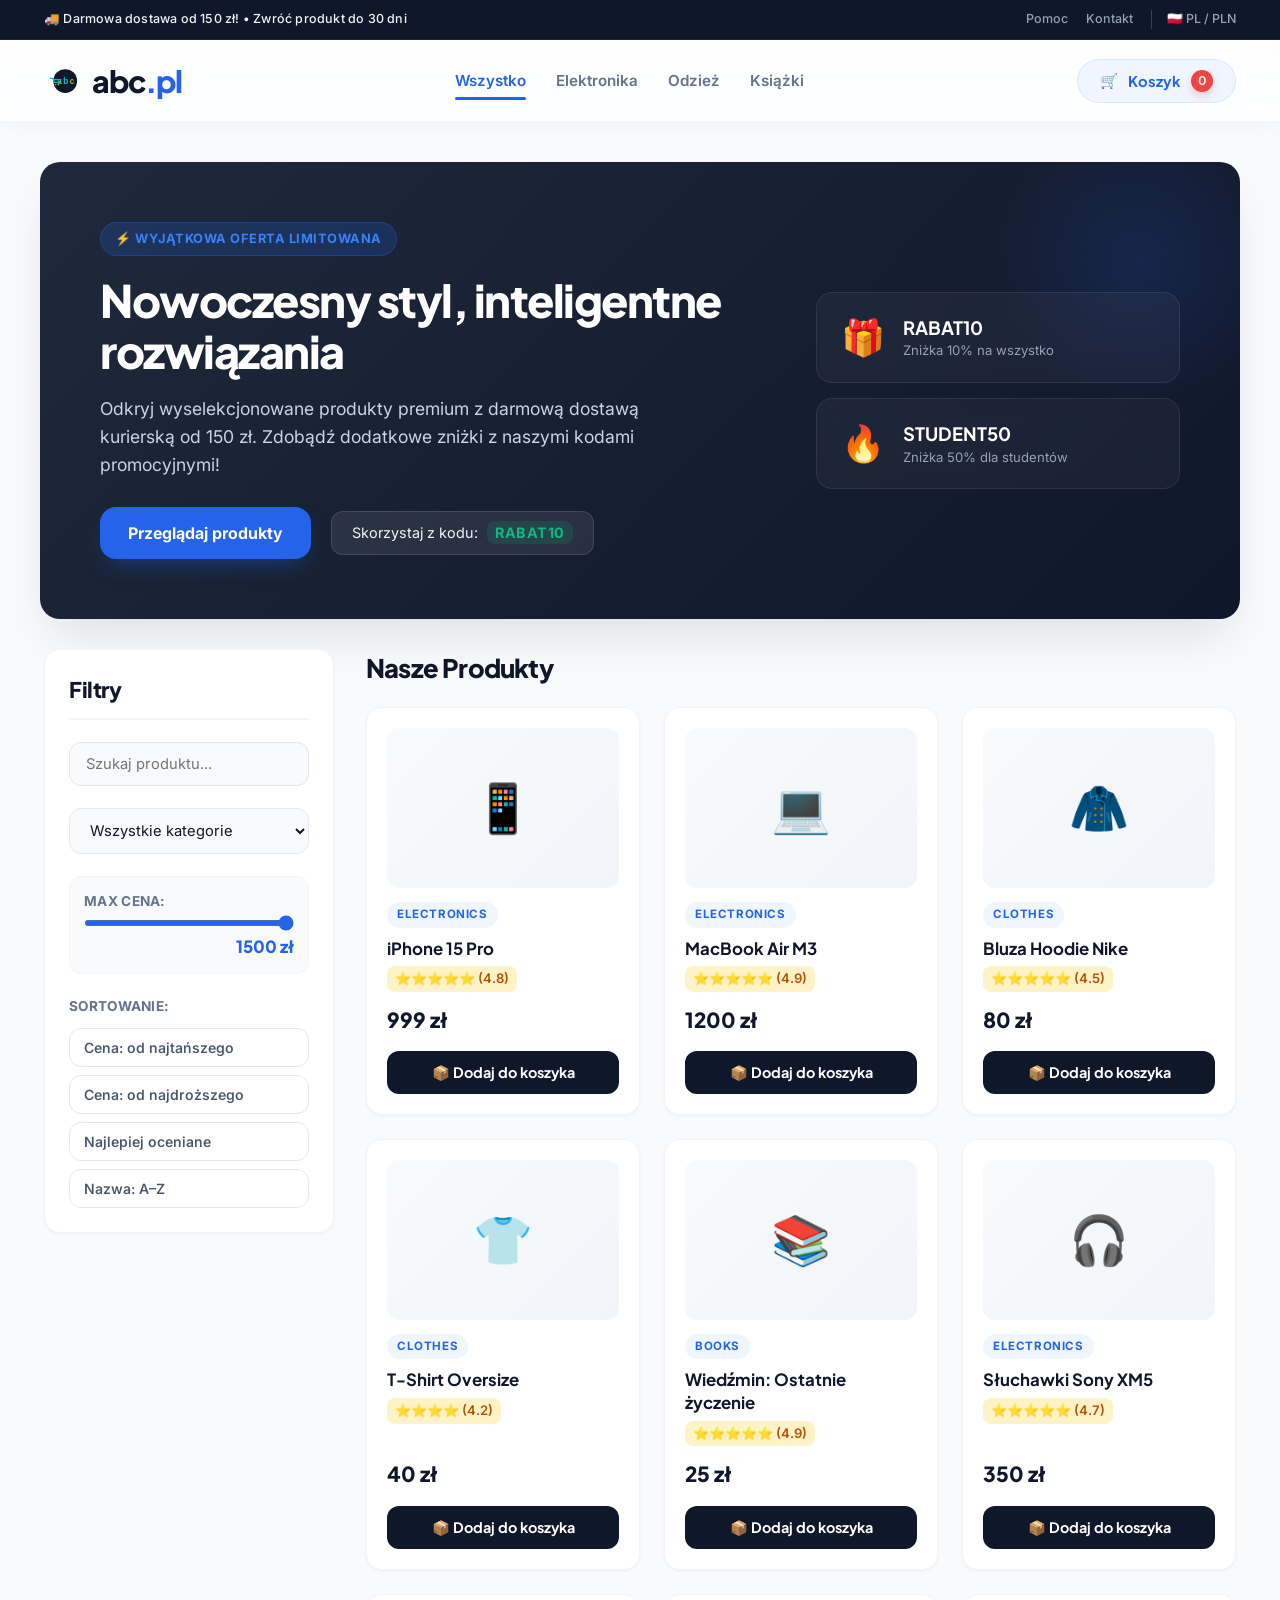
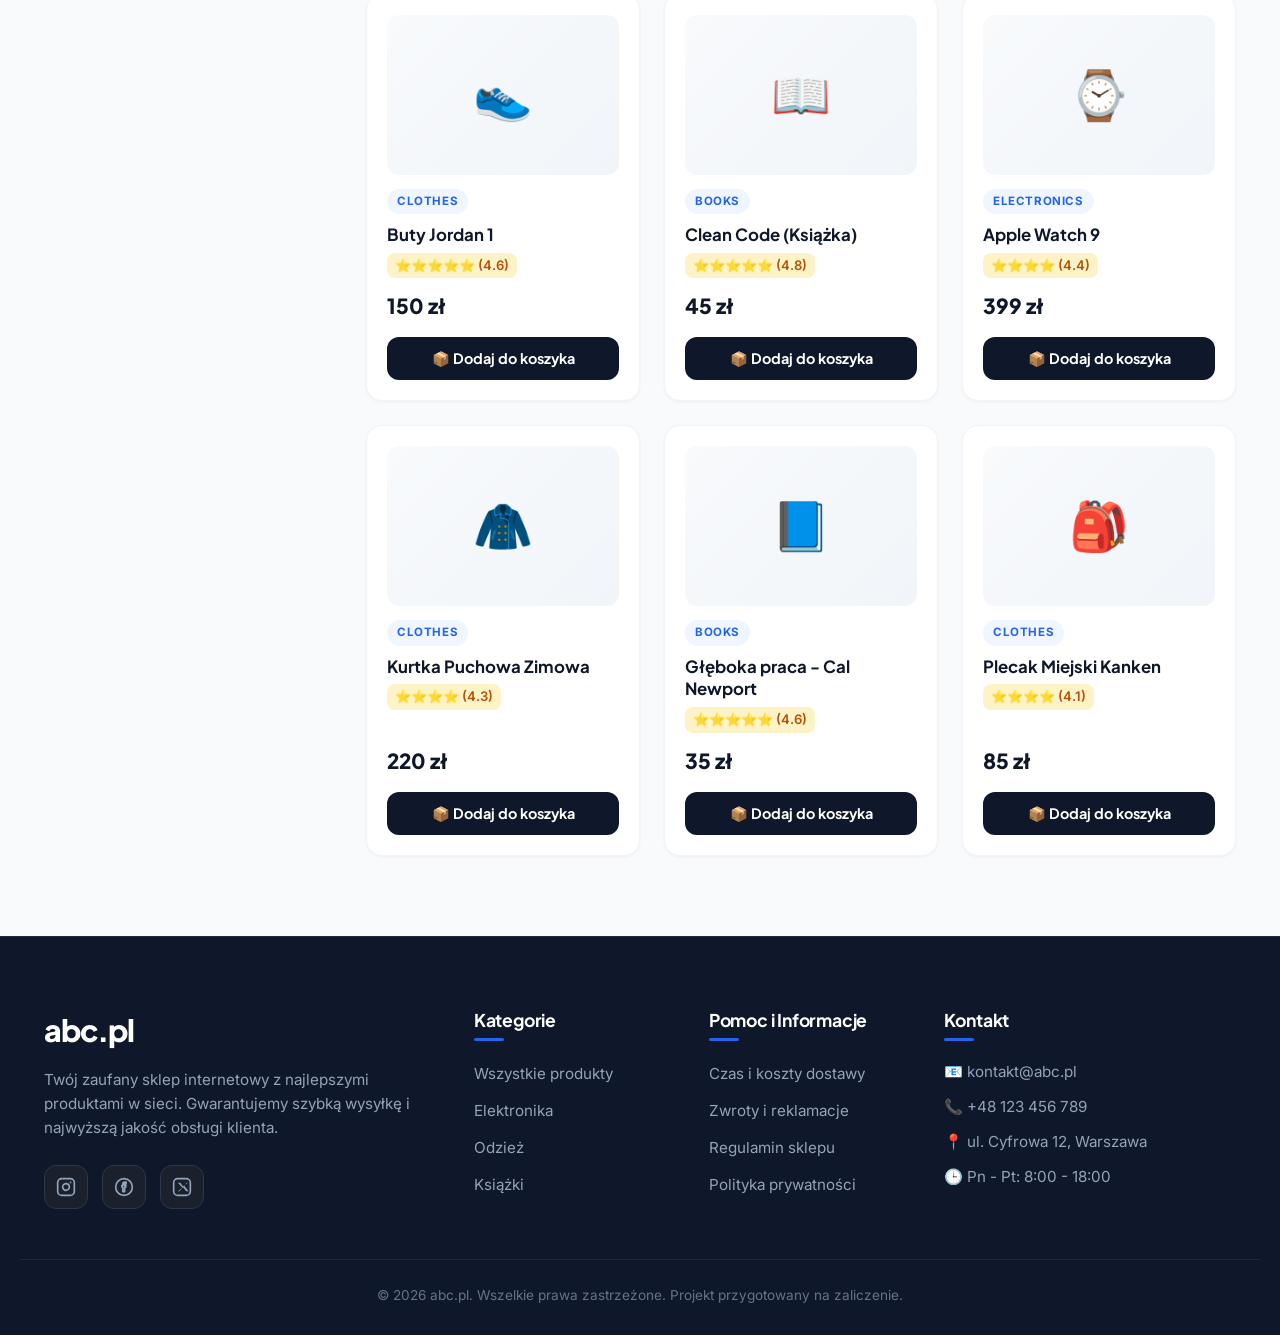
==== index.html @ 38a13ffe "huo" ====
<!DOCTYPE html>
<html lang="pl">

<head>
    <meta charset="UTF-8">
    <meta name="viewport" content="width=device-width, initial-scale=1.0">
    <title>abc.pl - Sklep internetowy</title>
    <!-- Favicon -->
    <link rel="icon" type="image/svg+xml" href="favicon.svg">
    <!-- Modern Google Fonts -->
    <link rel="preconnect" href="https://fonts.googleapis.com">
    <link rel="preconnect" href="https://fonts.gstatic.com" crossorigin>
    <link
        href="https://fonts.googleapis.com/css2?family=Plus+Jakarta+Sans:ital,wght@0,300..800;1,300..800&family=Inter:wght@300;400;500;600;700;800&display=swap"
        rel="stylesheet">
    <link rel="stylesheet" href="style.css">
    <link rel="icon" type="image/png" href="favicon.svg">
    <link rel="apple-touch-icon" href="favicon.svg">
</head>

<body>

    <div class="top-bar">
        <div class="top-bar-container">
            <span class="top-bar-promo">🚚 Darmowa dostawa od 150 zł! • Zwróć produkt do 30 dni</span>
            <div class="top-bar-links">
                <a href="#main-footer">Pomoc</a>
                <a href="#main-footer">Kontakt</a>
                <span class="top-bar-lang">🇵🇱 PL / PLN</span>
            </div>
        </div>
    </div>

    <header id="main-header">
        <div class="header-container">
            <a href="#" class="logo-link">
                <img src="favicon.svg" alt="abc.pl logo" class="logo-img-header">
                <span class="logo">abc<span class="logo-accent">.pl</span></span>
            </a>

            <nav id="header-nav">
                <ul>
                    <li><a href="#" class="nav-link active" data-category-link="all">Wszystko</a></li>
                    <li><a href="#" class="nav-link" data-category-link="electronics">Elektronika</a></li>
                    <li><a href="#" class="nav-link" data-category-link="clothes">Odzież</a></li>
                    <li><a href="#" class="nav-link" data-category-link="books">Książki</a></li>
                </ul>
            </nav>

            <button id="cart-button">
                <span class="cart-icon">🛒</span>
                <span class="cart-text">Koszyk</span>
                <span id="cart-counter">0</span>
            </button>
        </div>
    </header>

    <section class="store-hero">
        <div class="hero-content">
            <span class="hero-badge">⚡ Wyjątkowa oferta limitowana</span>
            <h1>Nowoczesny styl, inteligentne rozwiązania</h1>
            <p>Odkryj wyselekcjonowane produkty premium z darmową dostawą kurierską od 150 zł. Zdobądź dodatkowe zniżki
                z naszymi kodami promocyjnymi!</p>
            <div class="hero-btns">
                <a href="#products-section" class="btn-primary-hero">Przeglądaj produkty</a>
                <span class="hero-promo-pill">Skorzystaj z kodu: <strong>RABAT10</strong></span>
            </div>
        </div>
        <div class="hero-visual">
            <div class="visual-card">
                <span class="visual-icon">🎁</span>
                <div class="visual-text">
                    <h4>RABAT10</h4>
                    <p>Zniżka 10% na wszystko</p>
                </div>
            </div>
            <div class="visual-card">
                <span class="visual-icon">🔥</span>
                <div class="visual-text">
                    <h4>STUDENT50</h4>
                    <p>Zniżka 50% dla studentów</p>
                </div>
            </div>
        </div>
    </section>

    <main>
        <section id="filters-panel">
            <h2>Filtry</h2>

            <input type="text" id="search-input" placeholder="Szukaj produktu...">

            <select id="category-select">
                <option value="all">Wszystkie kategorie</option>
                <option value="electronics">Elektronika</option>
                <option value="clothes">Odzież</option>
                <option value="books">Książki</option>
            </select>

            <div class="price-filter">
                <label for="price-range">Max cena:</label>
                <input type="range" id="price-range" min="0" max="1500" value="1500">
                <span id="price-value">1500 zł</span>
            </div>

            <div class="sort-buttons">
                <label>Sortowanie:</label>
                <button id="sort-asc">Cena: od najtańszego</button>
                <button id="sort-desc">Cena: od najdroższego</button>
                <button id="sort-rating">Najlepiej oceniane</button>
                <button id="sort-alpha">Nazwa: A–Z</button>
            </div>
        </section>

        <section id="products-section">
            <h2>Nasze Produkty</h2>
            <div id="produkty"></div>
        </section>
    </main>

    <aside id="cart-sidebar">
        <button id="close-cart">&times;</button>
        <h2>Twój Koszyk</h2>

        <ul id="cart-items"></ul>

        <div class="discount-section">
            <input type="text" id="coupon-input" placeholder="Kod rabatowy">
            <button id="apply-discount">Zastosuj</button>
        </div>
        <p id="coupon-message"></p>

        <div class="cart-summary-box">
            <p>Cena bez rabatu: <span id="cart-subtotal">0 zł</span></p>
            <p>Rabat: <span id="cart-discount">0 zł</span></p>
            <p class="final-total">Cena finalna: <span id="cart-total">0 zł</span></p>
        </div>
    </aside>

    <div id="product-modal" class="modal">
        <div class="modal-content">
            <span id="close-modal">&times;</span>
            <div id="modal-body"></div>
        </div>
    </div>

    <footer id="main-footer">
        <div class="footer-container">
            <div class="footer-info">
                <h3>abc.pl</h3>
                <p>Twój zaufany sklep internetowy z najlepszymi produktami w sieci. Gwarantujemy szybką wysyłkę i
                    najwyższą jakość obsługi klienta.</p>
                <div class="footer-socials">
                    <a href="#" class="social-link" aria-label="Instagram">
                        <svg xmlns="http://www.w3.org/2000/svg" viewBox="0 0 24 24" fill="none" stroke="currentColor"
                            stroke-width="2" stroke-linecap="round" stroke-linejoin="round" class="social-icon-svg">
                            <rect width="20" height="20" x="2" y="2" rx="5" ry="5" />
                            <path d="M16 11.37A4 4 0 1 1 12.63 8 4 4 0 0 1 16 11.37z" />
                            <line x1="17.5" x2="17.51" y1="6.5" y2="6.5" />
                        </svg>
                    </a>
                    <a href="#" class="social-link" aria-label="Facebook">
                        <svg xmlns="http://www.w3.org/2000/svg" viewBox="0 0 24 24" fill="none" stroke="currentColor"
                            stroke-width="2" stroke-linecap="round" stroke-linejoin="round" class="social-icon-svg">
                            <circle cx="12" cy="12" r="10" />
                            <path
                                d="M14.25 12h-1.5v5.5H10.5V12h-1v-2h1V8.5c0-1.5 1-2.5 2.5-2.5h1.5v2H13c-.5 0-.75.25-.75.75V10h2l-.25 2z" />
                        </svg>
                    </a>
                    <a href="#" class="social-link" aria-label="X (Twitter)">
                        <svg xmlns="http://www.w3.org/2000/svg" viewBox="0 0 24 24" fill="none" stroke="currentColor"
                            stroke-width="2" stroke-linecap="round" stroke-linejoin="round" class="social-icon-svg">
                            <rect x="2" y="2" width="20" height="20" rx="5" />
                            <path d="M7 7l5.5 6L7 17h1.8l4.4-4.8 3.8 4.8H20l-5.8-7.2L19.2 7h-1.8L13.4 11.4 10 7H7z"
                                fill="currentColor" stroke="none" />
                        </svg>
                    </a>
                </div>
            </div>

            <div class="footer-links">
                <h4>Kategorie</h4>
                <ul>
                    <li><a href="#" data-category-link="all">Wszystkie produkty</a></li>
                    <li><a href="#" data-category-link="electronics">Elektronika</a></li>
                    <li><a href="#" data-category-link="clothes">Odzież</a></li>
                    <li><a href="#" data-category-link="books">Książki</a></li>
                </ul>
            </div>

            <div class="footer-links">
                <h4>Pomoc i Informacje</h4>
                <ul>
                    <li><a href="#" data-info-link="delivery">Czas i koszty dostawy</a></li>
                    <li><a href="#" data-info-link="returns">Zwroty i reklamacje</a></li>
                    <li><a href="#" data-info-link="terms">Regulamin sklepu</a></li>
                    <li><a href="#" data-info-link="privacy">Polityka prywatności</a></li>
                </ul>
            </div>

            <div class="footer-contact">
                <h4>Kontakt</h4>
                <ul>
                    <li>📧 kontakt@abc.pl</li>
                    <li>📞 +48 123 456 789</li>
                    <li>📍 ul. Cyfrowa 12, Warszawa</li>
                    <li>🕒 Pn - Pt: 8:00 - 18:00</li>
                </ul>
            </div>
        </div>
        <div class="footer-bottom">
            <p>&copy; 2026 abc.pl. Wszelkie prawa zastrzeżone. Projekt przygotowany na zaliczenie.</p>
        </div>
    </footer>

    <script src="script.js"></script>
</body>

</html>
---- style.css ----
/* ==========================================================================
   0. MODERN RESET & GLOBAL STYLES (Plus Jakarta Sans & Inter)
   ========================================================================== */
:root {
    --font-heading: 'Plus Jakarta Sans', -apple-system, BlinkMacSystemFont, "Segoe UI", Roboto, sans-serif;
    --font-body: 'Inter', -apple-system, BlinkMacSystemFont, "Segoe UI", Roboto, sans-serif;

    /* Professional Modern Color Palette */
    --primary: #2563eb;
    /* Vibrant Electric Blue */
    --primary-hover: #1d4ed8;
    /* Deep Royal Blue */
    --primary-light: #eff6ff;
    /* Light Royal Blue Background */

    --success: #10b981;
    /* Emerald Success */
    --success-light: #ecfdf5;
    --error: #ef4444;
    /* Crimson Alert */
    --error-light: #fef2f2;

    --bg-base: #f8fafc;
    /* Ultra Crisp Slate 50 Background */
    --card-bg: #ffffff;
    --card-border: #f1f5f9;
    /* Slate 100 */

    --text-main: #0f172a;
    /* Slate 900 */
    --text-muted: #64748b;
    /* Slate 500 */
    --text-light: #94a3b8;
    /* Slate 400 */

    --border-color: #e2e8f0;
    /* Slate 200 */
    --border-focus: #3b82f6;
    /* Blue 500 */

    /* Layout & Decoration */
    --radius-full: 9999px;
    --radius-xl: 20px;
    --radius-lg: 16px;
    --radius-md: 12px;
    --radius-sm: 8px;

    --shadow-sm: 0 1px 3px 0 rgba(15, 23, 42, 0.05);
    --shadow-md: 0 4px 6px -1px rgba(15, 23, 42, 0.05), 0 2px 4px -2px rgba(15, 23, 42, 0.05);
    --shadow-lg: 0 10px 25px -5px rgba(15, 23, 42, 0.08), 0 8px 10px -6px rgba(15, 23, 42, 0.08);
    --shadow-xl: 0 25px 50px -12px rgba(15, 23, 42, 0.12);

    --transition-fast: 0.15s cubic-bezier(0.16, 1, 0.3, 1);
    --transition-smooth: 0.25s cubic-bezier(0.16, 1, 0.3, 1);
}

/* Base resets */
* {
    margin: 0;
    padding: 0;
    box-sizing: border-box;
}

html {
    scroll-behavior: smooth;
    font-size: 16px;
}

body {
    font-family: var(--font-body);
    background-color: var(--bg-base);
    color: var(--text-main);
    line-height: 1.5;
    -webkit-font-smoothing: antialiased;
    -moz-osx-font-smoothing: grayscale;
}

/* ==========================================================================
   1. TOP UTILITY BAR & BRAND HEADER
   ========================================================================== */
.top-bar {
    background-color: #0f172a;
    color: #94a3b8;
    font-size: 0.78rem;
    padding: 10px 0;
    border-bottom: 1px solid #1e293b;
    font-weight: 500;
}

.top-bar-container {
    max-width: 1240px;
    margin: 0 auto;
    padding: 0 24px;
    display: flex;
    justify-content: space-between;
    align-items: center;
    flex-wrap: wrap;
    gap: 10px;
}

.top-bar-promo {
    color: #f1f5f9;
    letter-spacing: 0.2px;
}

.top-bar-links {
    display: flex;
    align-items: center;
    gap: 18px;
}

.top-bar-links a {
    color: #94a3b8;
    text-decoration: none;
    transition: color var(--transition-fast);
}

.top-bar-links a:hover {
    color: #ffffff;
}

.top-bar-lang {
    border-left: 1px solid #334155;
    padding-left: 15px;
    color: #94a3b8;
}

#main-header {
    background-color: rgba(255, 255, 255, 0.85);
    backdrop-filter: blur(12px);
    -webkit-backdrop-filter: blur(12px);
    position: sticky;
    top: 0;
    z-index: 900;
    box-shadow: 0 4px 20px -5px rgba(15, 23, 42, 0.05);
    border-bottom: 1px solid rgba(241, 245, 249, 0.8);
    transition: all var(--transition-smooth);
}

.header-container {
    max-width: 1240px;
    margin: 0 auto;
    padding: 18px 24px;
    display: flex;
    justify-content: space-between;
    align-items: center;
    gap: 20px;
}

.logo-link {
    text-decoration: none;
    display: flex;
    align-items: center;
}

.logo-img-header {
    width: 38px;
    height: 38px;
    margin-right: 10px;
    object-fit: contain;
    transition: transform var(--transition-smooth);
}

.logo-link:hover .logo-img-header {
    transform: scale(1.1) rotate(-3deg);
}

.logo {
    font-family: var(--font-heading);
    font-size: 1.9rem;
    font-weight: 800;
    letter-spacing: -1.2px;
    color: var(--text-main);
    display: flex;
    align-items: center;
}

.logo-accent {
    color: var(--primary);
}

#header-nav ul {
    list-style: none;
    display: flex;
    align-items: center;
    gap: 30px;
}

@media (max-width: 768px) {
    #header-nav {
        display: none;
    }
}

.nav-link {
    text-decoration: none;
    color: var(--text-muted);
    font-size: 0.95rem;
    font-weight: 600;
    padding: 8px 0;
    position: relative;
    transition: color var(--transition-fast);
}

.nav-link::after {
    content: '';
    position: absolute;
    bottom: -2px;
    left: 0;
    width: 0;
    height: 3px;
    background-color: var(--primary);
    border-radius: var(--radius-full);
    transition: width var(--transition-smooth);
}

.nav-link:hover {
    color: var(--primary);
}

.nav-link:hover::after,
.nav-link.active::after {
    width: 100%;
}

.nav-link.active {
    color: var(--primary);
}

/* Modern Cart Button */
#cart-button {
    background-color: var(--primary-light);
    color: var(--primary);
    border: 1px solid rgba(37, 99, 235, 0.1);
    padding: 10px 22px;
    border-radius: var(--radius-full);
    font-family: var(--font-heading);
    font-weight: 700;
    font-size: 0.92rem;
    cursor: pointer;
    display: flex;
    align-items: center;
    gap: 10px;
    position: relative;
    transition: all var(--transition-smooth);
    overflow: hidden;
}

#cart-button:hover {
    background-color: var(--primary);
    color: #ffffff;
    border-color: var(--primary);
    box-shadow: 0 10px 20px -10px rgba(37, 99, 235, 0.4);
    transform: translateY(-2px);
}

#cart-button:active {
    transform: translateY(1px);
}

#cart-counter {
    background-color: var(--error);
    color: #ffffff;
    font-size: 0.75rem;
    font-weight: 700;
    min-width: 22px;
    height: 22px;
    padding: 0 6px;
    border-radius: var(--radius-full);
    display: flex;
    align-items: center;
    justify-content: center;
    box-shadow: 0 4px 8px rgba(239, 68, 68, 0.25);
    transition: all var(--transition-smooth);
}

#cart-button:hover #cart-counter {
    background-color: #ffffff;
    color: var(--primary);
    box-shadow: none;
}

/* ==========================================================================
   2. HERO BANNER
   ========================================================================== */
.store-hero {
    max-width: 1200px;
    margin: 40px auto 10px auto;
    background: linear-gradient(135deg, #1e293b 0%, #0f172a 100%);
    border-radius: var(--radius-xl);
    padding: 60px;
    color: #ffffff;
    display: grid;
    grid-template-columns: 1fr;
    gap: 40px;
    align-items: center;
    position: relative;
    overflow: hidden;
    box-shadow: var(--shadow-xl);
}

@media (min-width: 992px) {
    .store-hero {
        grid-template-columns: 1.3fr 0.7fr;
        margin: 40px auto 20px auto;
    }
}

/* Decor circles in bg */
.store-hero::before {
    content: '';
    position: absolute;
    width: 300px;
    height: 300px;
    background: radial-gradient(circle, rgba(37, 99, 235, 0.15) 0%, rgba(37, 99, 235, 0) 70%);
    top: -50px;
    right: -50px;
    pointer-events: none;
}

.hero-content {
    display: flex;
    flex-direction: column;
    align-items: flex-start;
    gap: 18px;
    z-index: 10;
}

.hero-badge {
    background-color: rgba(37, 99, 235, 0.2);
    border: 1px solid rgba(37, 99, 235, 0.3);
    color: #3b82f6;
    padding: 6px 14px;
    font-size: 0.8rem;
    font-weight: 700;
    border-radius: var(--radius-full);
    text-transform: uppercase;
    letter-spacing: 0.5px;
}

.hero-content h1 {
    font-family: var(--font-heading);
    font-size: 2.8rem;
    font-weight: 800;
    line-height: 1.15;
    letter-spacing: -1.5px;
}

@media (max-width: 576px) {
    .hero-content h1 {
        font-size: 2rem;
    }

    .store-hero {
        padding: 30px;
    }
}

.hero-content p {
    color: #cbd5e1;
    font-size: 1.1rem;
    max-width: 600px;
    line-height: 1.6;
}

.hero-btns {
    display: flex;
    align-items: center;
    gap: 20px;
    flex-wrap: wrap;
    margin-top: 10px;
}

.btn-primary-hero {
    background-color: var(--primary);
    color: #ffffff;
    text-decoration: none;
    font-weight: 700;
    padding: 14px 28px;
    border-radius: var(--radius-lg);
    box-shadow: 0 10px 25px -10px rgba(37, 99, 235, 0.5);
    transition: all var(--transition-smooth);
}

.btn-primary-hero:hover {
    background-color: var(--primary-hover);
    transform: translateY(-2px);
    box-shadow: 0 15px 30px -10px rgba(37, 99, 235, 0.6);
}

.hero-promo-pill {
    background-color: rgba(255, 255, 255, 0.08);
    border: 1px solid rgba(255, 255, 255, 0.12);
    padding: 10px 20px;
    font-size: 0.9rem;
    border-radius: var(--radius-md);
    color: #f1f5f9;
}

.hero-promo-pill strong {
    color: var(--success);
    margin-left: 5px;
    background-color: rgba(16, 185, 129, 0.15);
    padding: 3px 8px;
    border-radius: var(--radius-sm);
    letter-spacing: 0.5px;
}

.hero-visual {
    display: flex;
    flex-direction: column;
    gap: 15px;
    z-index: 10;
}

.visual-card {
    background-color: rgba(255, 255, 255, 0.04);
    border: 1px solid rgba(255, 255, 255, 0.08);
    backdrop-filter: blur(8px);
    border-radius: var(--radius-lg);
    padding: 18px 24px;
    display: flex;
    align-items: center;
    gap: 18px;
    transition: transform var(--transition-smooth), background var(--transition-fast);
}

.visual-card:hover {
    transform: translateX(8px);
    background-color: rgba(255, 255, 255, 0.08);
}

.visual-icon {
    font-size: 2.22rem;
}

.visual-text h4 {
    font-family: var(--font-heading);
    font-size: 1.15rem;
    font-weight: 700;
    color: #ffffff;
}

.visual-text p {
    font-size: 0.82rem;
    color: #94a3b8;
}

/* ==========================================================================
   3. APP MAIN GRID LAYOUT
   ========================================================================== */
main {
    max-width: 1240px;
    margin: 30px auto 80px auto;
    padding: 0 24px;
    display: grid;
    grid-template-columns: 1fr;
    gap: 32px;
}

@media (min-width: 768px) {
    main {
        grid-template-columns: 290px 1fr;
    }
}

/* ==========================================================================
   4. STICKY FILTERS PANEL
   ========================================================================== */
#filters-panel {
    background-color: var(--card-bg);
    border: 1px solid var(--card-border);
    padding: 24px;
    border-radius: var(--radius-lg);
    box-shadow: var(--shadow-sm);
    display: flex;
    flex-direction: column;
    gap: 22px;
    height: fit-content;
    transition: box-shadow var(--transition-smooth);
}

#filters-panel:hover {
    box-shadow: var(--shadow-md);
}

@media (min-width: 768px) {
    #filters-panel {
        position: sticky;
        top: 105px;
        max-height: calc(100vh - 150px);
        overflow-y: auto;
    }

    /* Elegant smooth customized scrollbars */
    #filters-panel::-webkit-scrollbar {
        width: 5px;
    }

    #filters-panel::-webkit-scrollbar-track {
        background: transparent;
    }

    #filters-panel::-webkit-scrollbar-thumb {
        background: #cbd5e1;
        border-radius: var(--radius-full);
    }
}

#filters-panel h2 {
    font-family: var(--font-heading);
    font-size: 1.35rem;
    color: var(--text-main);
    font-weight: 800;
    border-bottom: 2px solid var(--card-border);
    padding-bottom: 12px;
    letter-spacing: -0.4px;
}

#search-input {
    width: 100%;
    padding: 12px 16px;
    border: 1px solid var(--border-color);
    border-radius: var(--radius-md);
    font-family: var(--font-body);
    font-size: 0.92rem;
    outline: none;
    transition: all var(--transition-fast);
    background-color: #f8fafc;
}

#search-input:focus {
    border-color: var(--border-focus);
    background-color: #ffffff;
    box-shadow: 0 0 0 3px rgba(59, 130, 246, 0.15);
}

#category-select {
    width: 100%;
    padding: 12px 16px;
    border: 1px solid var(--border-color);
    border-radius: var(--radius-md);
    font-family: var(--font-body);
    font-size: 0.92rem;
    color: var(--text-main);
    background-color: #f8fafc;
    outline: none;
    cursor: pointer;
    transition: all var(--transition-fast);
}

#category-select:focus {
    border-color: var(--border-focus);
    background-color: #ffffff;
    box-shadow: 0 0 0 3px rgba(59, 130, 246, 0.15);
}

.price-filter {
    display: flex;
    flex-direction: column;
    gap: 8px;
    background-color: #f8fafc;
    padding: 14px;
    border-radius: var(--radius-md);
    border: 1px solid var(--card-border);
}

.price-filter label {
    font-size: 0.85rem;
    color: var(--text-muted);
    font-weight: 700;
    text-transform: uppercase;
    letter-spacing: 0.3px;
}

#price-range {
    width: 100%;
    accent-color: var(--primary);
    cursor: pointer;
    height: 6px;
    border-radius: var(--radius-full);
}

#price-value {
    font-family: var(--font-heading);
    font-weight: 800;
    font-size: 1.05rem;
    color: var(--primary);
    align-self: flex-end;
}

.sort-buttons {
    display: flex;
    flex-direction: column;
    gap: 8px;
}

.sort-buttons label {
    font-size: 0.85rem;
    color: var(--text-muted);
    font-weight: 700;
    text-transform: uppercase;
    letter-spacing: 0.3px;
    margin-bottom: 4px;
}

.sort-buttons button {
    width: 100%;
    padding: 10px 14px;
    background-color: #ffffff;
    border: 1px solid var(--border-color);
    border-radius: var(--radius-md);
    font-family: var(--font-body);
    font-weight: 550;
    font-size: 0.88rem;
    color: #475569;
    cursor: pointer;
    text-align: left;
    transition: all var(--transition-fast);
    display: flex;
    align-items: center;
    justify-content: space-between;
}

.sort-buttons button::after {
    content: '→';
    opacity: 0;
    transform: translateX(-4px);
    transition: all var(--transition-fast);
}

.sort-buttons button:hover {
    border-color: var(--primary);
    color: var(--primary);
    background-color: var(--primary-light);
}

.sort-buttons button:hover::after {
    opacity: 1;
    transform: translateX(0);
}

/* ==========================================================================
   5. PRODUCT GRID & CARDS
   ========================================================================== */
#products-section {
    display: flex;
    flex-direction: column;
    gap: 20px;
}

#products-section h2 {
    font-family: var(--font-heading);
    font-size: 1.6rem;
    font-weight: 800;
    color: var(--text-main);
    letter-spacing: -0.8px;
}

#produkty {
    display: grid;
    grid-template-columns: repeat(auto-fill, minmax(230px, 1fr));
    gap: 24px;
}

.product-card {
    background-color: var(--card-bg);
    border-radius: var(--radius-lg);
    padding: 20px;
    border: 1px solid var(--card-border);
    display: flex;
    flex-direction: column;
    cursor: pointer;
    position: relative;
    transition: transform var(--transition-smooth), box-shadow var(--transition-smooth), border-color var(--transition-smooth);
    box-shadow: var(--shadow-sm);
    overflow: hidden;
}

.product-card:hover {
    transform: translateY(-5px);
    box-shadow: var(--shadow-lg);
    border-color: rgba(37, 99, 235, 0.2);
}

/* Image container styling */
.product-img {
    height: 160px;
    background: linear-gradient(135deg, #f8fafc 0%, #f1f5f9 100%);
    border-radius: var(--radius-md);
    display: flex;
    align-items: center;
    justify-content: center;
    font-size: 3rem;
    margin-bottom: 14px;
    position: relative;
    transition: transform var(--transition-smooth);
}

.product-card:hover .product-img {
    transform: scale(1.02);
}

.product-category {
    font-size: 0.72rem;
    color: var(--primary);
    background-color: var(--primary-light);
    text-transform: uppercase;
    font-weight: 700;
    letter-spacing: 0.6px;
    padding: 4px 10px;
    border-radius: var(--radius-full);
    width: fit-content;
    margin-bottom: 10px;
}

.product-title {
    font-family: var(--font-heading);
    font-size: 1.05rem;
    font-weight: 700;
    color: var(--text-main);
    margin-bottom: 6px;
    line-height: 1.35;
}

.product-rating {
    font-size: 0.82rem;
    font-weight: 600;
    color: #b45309;
    /* Deep amber */
    background-color: #fef3c7;
    width: fit-content;
    padding: 3px 8px;
    border-radius: var(--radius-sm);
    margin-bottom: 12px;
    display: flex;
    align-items: center;
    gap: 4px;
}

.product-price {
    font-family: var(--font-heading);
    font-size: 1.3rem;
    font-weight: 800;
    color: var(--text-main);
    margin-bottom: 16px;
    margin-top: auto;
}

.add-to-cart-btn {
    width: 100%;
    padding: 12px;
    background-color: #0f172a;
    color: #ffffff;
    border: none;
    border-radius: var(--radius-md);
    font-family: var(--font-heading);
    font-weight: 700;
    font-size: 0.9rem;
    cursor: pointer;
    transition: all var(--transition-fast);
    display: flex;
    align-items: center;
    justify-content: center;
    gap: 8px;
}

.add-to-cart-btn:hover {
    background-color: var(--primary);
    box-shadow: 0 4px 12px rgba(37, 99, 235, 0.25);
    transform: translateY(-2px);
}

.add-to-cart-btn:active {
    transform: translateY(0);
}

/* ==========================================================================
   6. OFF-CANVAS SIDEBAR KOSZYKA
   ========================================================================== */
#cart-sidebar {
    position: fixed;
    top: 0;
    right: 0;
    width: 100%;
    max-width: 440px;
    height: 100vh;
    background-color: var(--card-bg);
    box-shadow: -10px 0 40px rgba(15, 23, 42, 0.15);
    z-index: 1000;
    padding: 30px;
    display: flex;
    flex-direction: column;
    transform: translateX(110%);
    transition: transform 0.4s cubic-bezier(0.16, 1, 0.3, 1);
    border-left: 1px solid var(--border-color);
}

#cart-sidebar.open {
    transform: translateX(0);
}

#close-cart {
    position: absolute;
    top: 25px;
    right: 25px;
    background-color: var(--bg-base);
    border: 1px solid var(--border-color);
    width: 36px;
    height: 36px;
    border-radius: var(--radius-full);
    font-size: 1.4rem;
    font-weight: 300;
    cursor: pointer;
    display: flex;
    align-items: center;
    justify-content: center;
    color: var(--text-muted);
    transition: all var(--transition-fast);
}

#close-cart:hover {
    background-color: var(--error-light);
    color: var(--error);
    border-color: rgba(239, 68, 68, 0.2);
    transform: rotate(90deg);
}

#cart-sidebar h2 {
    font-family: var(--font-heading);
    font-weight: 800;
    font-size: 1.5rem;
    color: var(--text-main);
    letter-spacing: -0.5px;
    margin-bottom: 25px;
    border-bottom: 2px solid var(--card-border);
    padding-bottom: 12px;
}

#cart-items {
    list-style: none;
    flex-grow: 1;
    overflow-y: auto;
    margin: 10px 0;
    padding-right: 5px;
}

#cart-items::-webkit-scrollbar {
    width: 4px;
}

#cart-items::-webkit-scrollbar-thumb {
    background: #cbd5e1;
    border-radius: var(--radius-full);
}

/* Cart list items style */
.cart-item {
    display: flex;
    align-items: center;
    justify-content: space-between;
    padding: 16px 0;
    border-bottom: 1px solid var(--card-border);
    gap: 12px;
}

.cart-item-img {
    font-size: 1.7rem;
    padding: 8px;
    background-color: var(--bg-base);
    border-radius: var(--radius-sm);
}

.cart-item-info {
    flex-grow: 1;
}

.cart-item-info strong {
    font-family: var(--font-heading);
    font-size: 0.95rem;
    color: var(--text-main);
    font-weight: 700;
}

.cart-item-info small {
    font-size: 0.82rem;
    color: var(--text-muted);
}

.cart-qty-controls {
    display: flex;
    align-items: center;
    background-color: var(--bg-base);
    border: 1px solid var(--border-color);
    border-radius: var(--radius-sm);
    padding: 2px;
    gap: 4px;
}

.qty-change-btn {
    width: 26px;
    height: 26px;
    background-color: #ffffff;
    border: 1px solid var(--border-color);
    border-radius: var(--radius-sm);
    cursor: pointer;
    font-weight: 700;
    color: var(--text-main);
    display: flex;
    align-items: center;
    justify-content: center;
    font-size: 0.9rem;
    transition: all var(--transition-fast);
}

.qty-change-btn:hover {
    background-color: var(--primary);
    color: #ffffff;
    border-color: var(--primary);
}

.cart-qty-controls span {
    font-size: 0.88rem;
    font-weight: 700;
    padding: 0 8px;
    min-width: 20px;
    text-align: center;
}

.cart-remove-btn {
    background: none;
    border: none;
    font-size: 1.4rem;
    color: var(--text-light);
    cursor: pointer;
    padding: 5px;
    display: flex;
    align-items: center;
    justify-content: center;
    transition: color var(--transition-fast), transform var(--transition-fast);
}

.cart-remove-btn:hover {
    color: var(--error);
    transform: scale(1.15);
}

/* Coupon rabat box code */
.discount-section {
    display: flex;
    gap: 8px;
    margin-top: 15px;
}

#coupon-input {
    flex-grow: 1;
    padding: 10px 14px;
    border: 1px solid var(--border-color);
    border-radius: var(--radius-md);
    font-family: var(--font-body);
    font-size: 0.9rem;
    outline: none;
    transition: border-color var(--transition-fast);
}

#coupon-input:focus {
    border-color: var(--border-focus);
}

#apply-discount {
    padding: 10px 18px;
    background-color: #0f172a;
    color: #ffffff;
    border: none;
    border-radius: var(--radius-md);
    font-family: var(--font-heading);
    font-weight: 700;
    font-size: 0.9rem;
    cursor: pointer;
    transition: background-color var(--transition-fast);
}

#apply-discount:hover {
    background-color: var(--primary);
}

#coupon-message {
    font-size: 0.82rem;
    margin-top: 6px;
    font-weight: 700;
    padding: 6px 12px;
    border-radius: var(--radius-sm);
    display: none;
}

#coupon-message.success-msg {
    display: block;
    background-color: var(--success-light);
    color: var(--success);
    border: 1px solid rgba(16, 185, 129, 0.15);
}

#coupon-message.error-msg {
    display: block;
    background-color: var(--error-light);
    color: var(--error);
    border: 1px solid rgba(239, 68, 68, 0.15);
}

/* Summary Box */
.cart-summary-box {
    margin-top: 20px;
    background-color: var(--bg-base);
    padding: 20px;
    border-radius: var(--radius-lg);
    border: 1px solid var(--border-color);
    display: flex;
    flex-direction: column;
    gap: 8px;
}

.cart-summary-box p {
    display: flex;
    justify-content: space-between;
    font-size: 0.92rem;
    color: var(--text-muted);
}

.cart-summary-box p span {
    font-weight: 600;
    color: var(--text-main);
}

.final-total {
    border-top: 2px dashed var(--border-color);
    padding-top: 12px;
    font-weight: 850;
    font-size: 1.25rem !important;
}

.final-total span {
    font-family: var(--font-heading);
    color: var(--primary) !important;
    font-size: 1.35rem;
    font-weight: 850;
}

/* ==========================================================================
   7. PRODUCT DETAIL MODAL (Zadanie dodatkowe)
   ========================================================================== */
.modal {
    display: none;
    position: fixed;
    z-index: 2000;
    top: 0;
    left: 0;
    width: 100%;
    height: 100%;
    background-color: rgba(15, 23, 42, 0.5);
    backdrop-filter: blur(8px);
    -webkit-backdrop-filter: blur(8px);
    opacity: 0;
    transition: opacity var(--transition-smooth);
}

.modal.show {
    opacity: 1;
}

.modal-content {
    background-color: #ffffff;
    margin: 8% auto;
    padding: 35px;
    border-radius: var(--radius-xl);
    width: 90%;
    max-width: 550px;
    position: relative;
    box-shadow: var(--shadow-xl);
    border: 1px solid var(--card-border);
    transform: translateY(20px);
    transition: transform var(--transition-smooth);
}

.modal.show .modal-content {
    transform: translateY(0);
}

#close-modal {
    position: absolute;
    top: 20px;
    right: 20px;
    font-size: 1.8rem;
    cursor: pointer;
    color: var(--text-light);
    width: 36px;
    height: 36px;
    background-color: var(--bg-base);
    border-radius: var(--radius-full);
    display: flex;
    align-items: center;
    justify-content: center;
    transition: all var(--transition-fast);
}

#close-modal:hover {
    color: var(--text-main);
    background-color: var(--border-color);
}

.modal-product-details {
    display: flex;
    flex-direction: column;
    gap: 12px;
}

.modal-product-details .star-rating {
    display: flex;
    align-items: center;
    gap: 4px;
    font-size: 0.9rem;
    color: #b45309;
}

.modal-product-details h2 {
    font-family: var(--font-heading);
    font-size: 1.6rem;
    font-weight: 800;
    color: var(--text-main);
    line-height: 1.25;
}

.modal-category {
    font-size: 0.8rem;
    color: var(--text-muted);
}

.modal-category span {
    background-color: var(--primary-light);
    color: var(--primary);
    padding: 4px 10px;
    border-radius: var(--radius-full);
    font-size: 0.72rem;
    text-transform: uppercase;
    font-weight: 700;
}

.modal-desc {
    font-size: 0.95rem;
    color: var(--text-muted);
    line-height: 1.6;
    background-color: var(--bg-base);
    padding: 18px;
    border-radius: var(--radius-md);
    margin: 10px 0;
}

.modal-price {
    font-family: var(--font-heading);
    font-size: 1.7rem;
    font-weight: 850;
    color: var(--text-main);
}

.modal-add-btn {
    width: 100%;
    padding: 14px;
    background-color: var(--primary);
    color: #ffffff;
    border: none;
    border-radius: var(--radius-md);
    font-family: var(--font-heading);
    font-weight: 700;
    cursor: pointer;
    transition: all var(--transition-fast);
    margin-top: 10px;
}

.modal-add-btn:hover {
    background-color: var(--primary-hover);
    box-shadow: 0 10px 20px -10px rgba(37, 99, 235, 0.4);
}

/* ==========================================================================
   8. FOOTER STYLING
   ========================================================================== */
#main-footer {
    background-color: #0f172a;
    color: #cbd5e1;
    padding: 70px 0 30px 0;
    margin-top: 80px;
    border-top: 1px solid #1e293b;
}

.footer-container {
    max-width: 1240px;
    margin: 0 auto;
    padding: 0 24px;
    display: grid;
    grid-template-columns: 1fr;
    gap: 40px;
}

@media (min-width: 576px) {
    .footer-container {
        grid-template-columns: repeat(2, 1fr);
    }
}

@media (min-width: 992px) {
    .footer-container {
        grid-template-columns: 2fr 1fr 1fr 1.5fr;
    }
}

.footer-info h3 {
    font-family: var(--font-heading);
    color: #ffffff;
    font-size: 1.9rem;
    margin-bottom: 15px;
    font-weight: 800;
    letter-spacing: -1.2px;
}

.footer-info p {
    font-size: 0.95rem;
    line-height: 1.6;
    margin-bottom: 24px;
    color: #94a3b8;
}

.footer-socials {
    display: flex;
    gap: 14px;
}

.social-link {
    color: #94a3b8;
    text-decoration: none;
    width: 44px;
    height: 44px;
    border-radius: var(--radius-md);
    border: 1.5px solid #2d3748;
    background-color: #1a202c;
    display: flex;
    align-items: center;
    justify-content: center;
    transition: all var(--transition-smooth);
}

.social-link:hover {
    color: #ffffff;
    background-color: var(--primary);
    border-color: var(--primary);
    transform: translateY(-4px);
    box-shadow: 0 8px 20px rgba(37, 99, 235, 0.35);
}

.social-icon-svg {
    width: 20px;
    height: 20px;
    transition: transform var(--transition-smooth);
}

.social-link:hover .social-icon-svg {
    transform: scale(1.1);
}

.footer-links h4,
.footer-contact h4 {
    color: #ffffff;
    font-family: var(--font-heading);
    font-size: 1.1rem;
    font-weight: 700;
    margin-bottom: 20px;
    position: relative;
    padding-bottom: 8px;
    letter-spacing: -0.2px;
}

.footer-links h4::after,
.footer-contact h4::after {
    content: '';
    position: absolute;
    bottom: 0;
    left: 0;
    width: 30px;
    height: 3px;
    background-color: var(--primary);
    border-radius: var(--radius-full);
}

.footer-links ul,
.footer-contact ul {
    list-style: none;
    display: flex;
    flex-direction: column;
    gap: 12px;
}

.footer-links a {
    color: #94a3b8;
    text-decoration: none;
    font-size: 0.95rem;
    transition: all var(--transition-smooth);
}

.footer-links a:hover {
    color: #ffffff;
    padding-left: 6px;
}

.footer-contact li {
    font-size: 0.95rem;
    color: #94a3b8;
}

.footer-bottom {
    max-width: 1240px;
    margin: 50px auto 0 auto;
    padding: 25px 24px 0 24px;
    border-top: 1px solid #1e293b;
    text-align: center;
    font-size: 0.85rem;
    color: #64748b;
}

.no-results {
    grid-column: 1 / -1;
    text-align: center;
    color: var(--text-muted);
    padding: 60px 20px;
    background-color: var(--card-bg);
    border-radius: var(--radius-lg);
    border: 1px dashed var(--border-color);
    font-weight: 500;
}

/* ==========================================================================
   9. EXTRA FLYING ANIMATION GIMMICK & POPUPS
   ========================================================================== */
.flying-particle {
    position: fixed;
    pointer-events: none;
    z-index: 2500;
    font-size: 1.8rem;
    transition: transform 0.8s cubic-bezier(0.16, 1, 0.3, 1), opacity 0.8s;
}

/* Float banner alert for adding item to cart style */
.toast-notice {
    position: fixed;
    bottom: 30px;
    left: 50%;
    transform: translate(-50%, 50px);
    opacity: 0;
    background-color: #0f172a;
    color: #ffffff;
    padding: 12px 24px;
    border-radius: var(--radius-md);
    box-shadow: var(--shadow-xl);
    z-index: 3000;
    font-weight: 600;
    font-size: 0.95rem;
    pointer-events: none;
    display: flex;
    align-items: center;
    gap: 8px;
    border: 1px solid rgba(255, 255, 255, 0.1);
    transition: all 0.35s cubic-bezier(0.175, 0.885, 0.32, 1.275);
}

.toast-notice.show {
    transform: translate(-50%, 0);
    opacity: 1;
}
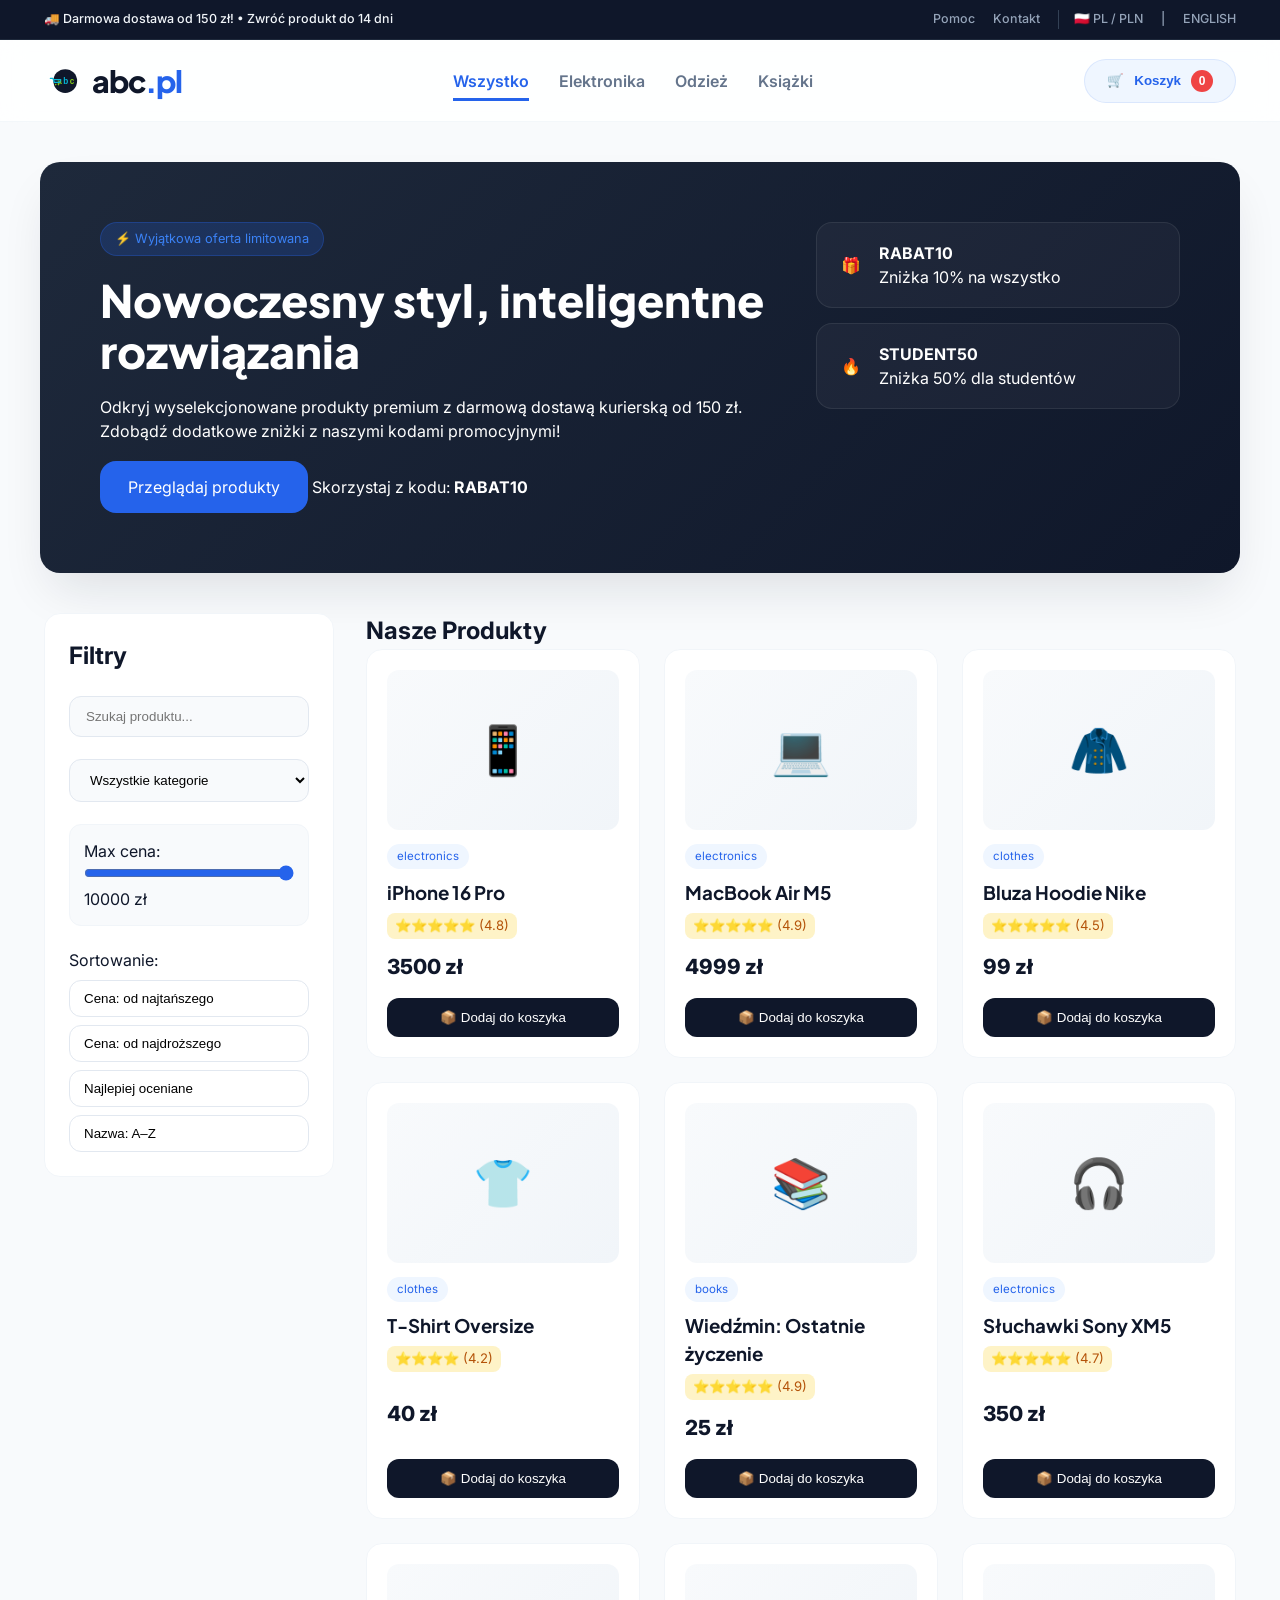
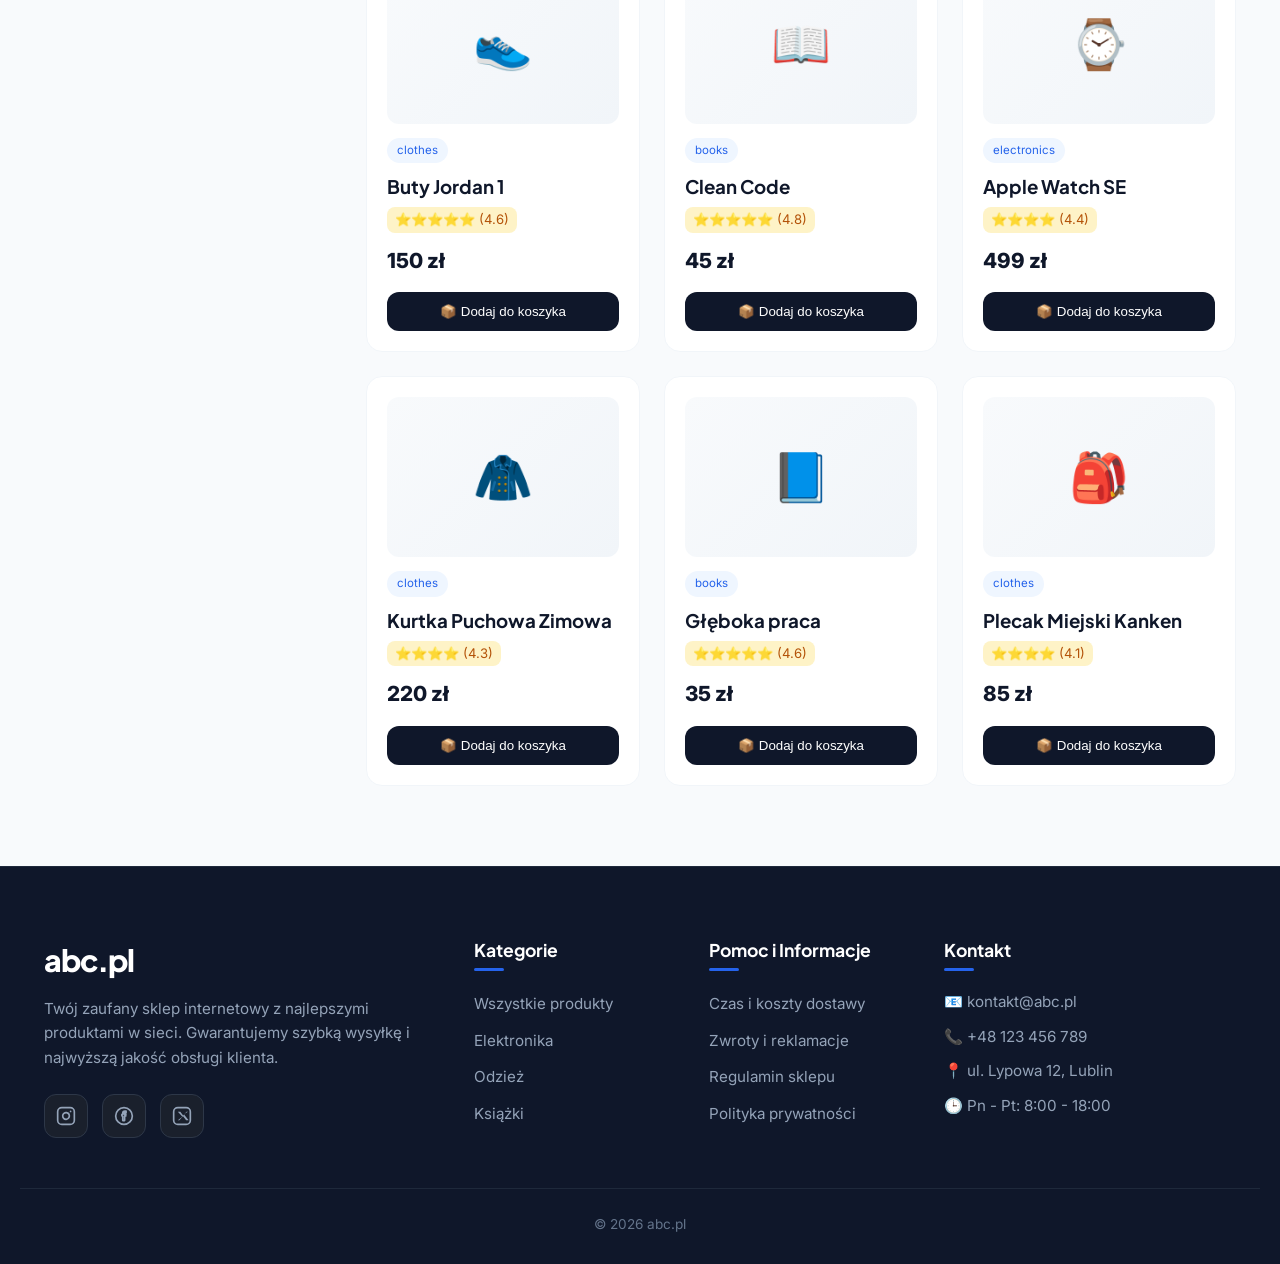
==== commit 5adb5946: "add file" ====
--- a/index.html
+++ b/index.html
@@ -22,11 +22,13 @@
 
     <div class="top-bar">
         <div class="top-bar-container">
-            <span class="top-bar-promo">🚚 Darmowa dostawa od 150 zł! • Zwróć produkt do 30 dni</span>
+            <span class="top-bar-promo">🚚 Darmowa dostawa od 150 zł! • Zwróć produkt do 14 dni</span>
             <div class="top-bar-links">
                 <a href="#main-footer">Pomoc</a>
                 <a href="#main-footer">Kontakt</a>
                 <span class="top-bar-lang">🇵🇱 PL / PLN</span>
+                <span class="lang-divider">|</span>
+                <a href="index_en.html">ENGLISH</a>
             </div>
         </div>
     </div>
@@ -99,8 +101,8 @@
 
             <div class="price-filter">
                 <label for="price-range">Max cena:</label>
-                <input type="range" id="price-range" min="0" max="1500" value="1500">
-                <span id="price-value">1500 zł</span>
+                <input type="range" id="price-range" min="0" max="10000" value="10000">
+                <span id="price-value">10000 zł</span>
             </div>
 
             <div class="sort-buttons">
@@ -135,6 +137,9 @@
             <p>Rabat: <span id="cart-discount">0 zł</span></p>
             <p class="final-total">Cena finalna: <span id="cart-total">0 zł</span></p>
         </div>
+
+        <button id="checkout-btn" class="checkout-btn">✅ Kupuję i płacę</button>
+
     </aside>
 
     <div id="product-modal" class="modal">
@@ -151,7 +156,7 @@
                 <p>Twój zaufany sklep internetowy z najlepszymi produktami w sieci. Gwarantujemy szybką wysyłkę i
                     najwyższą jakość obsługi klienta.</p>
                 <div class="footer-socials">
-                    <a href="#" class="social-link" aria-label="Instagram">
+                    <a href="https://www.instagram.com/" class="social-link" target="_blank" aria-label="Instagram">
                         <svg xmlns="http://www.w3.org/2000/svg" viewBox="0 0 24 24" fill="none" stroke="currentColor"
                             stroke-width="2" stroke-linecap="round" stroke-linejoin="round" class="social-icon-svg">
                             <rect width="20" height="20" x="2" y="2" rx="5" ry="5" />
@@ -159,7 +164,7 @@
                             <line x1="17.5" x2="17.51" y1="6.5" y2="6.5" />
                         </svg>
                     </a>
-                    <a href="#" class="social-link" aria-label="Facebook">
+                    <a href="https://www.facebook.com/" class="social-link" target="_blank" aria-label="Facebook">
                         <svg xmlns="http://www.w3.org/2000/svg" viewBox="0 0 24 24" fill="none" stroke="currentColor"
                             stroke-width="2" stroke-linecap="round" stroke-linejoin="round" class="social-icon-svg">
                             <circle cx="12" cy="12" r="10" />
@@ -167,7 +172,7 @@
                                 d="M14.25 12h-1.5v5.5H10.5V12h-1v-2h1V8.5c0-1.5 1-2.5 2.5-2.5h1.5v2H13c-.5 0-.75.25-.75.75V10h2l-.25 2z" />
                         </svg>
                     </a>
-                    <a href="#" class="social-link" aria-label="X (Twitter)">
+                    <a href="https://x.com/" class="social-link" target="_blank" aria-label="X (Twitter)">
                         <svg xmlns="http://www.w3.org/2000/svg" viewBox="0 0 24 24" fill="none" stroke="currentColor"
                             stroke-width="2" stroke-linecap="round" stroke-linejoin="round" class="social-icon-svg">
                             <rect x="2" y="2" width="20" height="20" rx="5" />
@@ -191,10 +196,10 @@
             <div class="footer-links">
                 <h4>Pomoc i Informacje</h4>
                 <ul>
-                    <li><a href="#" data-info-link="delivery">Czas i koszty dostawy</a></li>
-                    <li><a href="#" data-info-link="returns">Zwroty i reklamacje</a></li>
-                    <li><a href="#" data-info-link="terms">Regulamin sklepu</a></li>
-                    <li><a href="#" data-info-link="privacy">Polityka prywatności</a></li>
+                    <li><a>Czas i koszty dostawy</a></li>
+                    <li><a>Zwroty i reklamacje</a></li>
+                    <li><a>Regulamin sklepu</a></li>
+                    <li><a>Polityka prywatności</a></li>
                 </ul>
             </div>
 
@@ -203,13 +208,13 @@
                 <ul>
                     <li>📧 kontakt@abc.pl</li>
                     <li>📞 +48 123 456 789</li>
-                    <li>📍 ul. Cyfrowa 12, Warszawa</li>
+                    <li>📍 ul. Lypowa 12, Lublin</li>
                     <li>🕒 Pn - Pt: 8:00 - 18:00</li>
                 </ul>
             </div>
         </div>
         <div class="footer-bottom">
-            <p>&copy; 2026 abc.pl. Wszelkie prawa zastrzeżone. Projekt przygotowany na zaliczenie.</p>
+            <p>&copy; 2026 abc.pl </p>
         </div>
     </footer>
 
--- a/style.css
+++ b/style.css
@@ -1,60 +1,40 @@
-/* ==========================================================================
-   0. MODERN RESET & GLOBAL STYLES (Plus Jakarta Sans & Inter)
-   ========================================================================== */
+
+/*  1. ZMIENNE (kolory, czcionki, cienie)-----------------------------------------------------------------------------------*/
 :root {
-    --font-heading: 'Plus Jakarta Sans', -apple-system, BlinkMacSystemFont, "Segoe UI", Roboto, sans-serif;
-    --font-body: 'Inter', -apple-system, BlinkMacSystemFont, "Segoe UI", Roboto, sans-serif;
-
-    /* Professional Modern Color Palette */
-    --primary: #2563eb;
-    /* Vibrant Electric Blue */
-    --primary-hover: #1d4ed8;
-    /* Deep Royal Blue */
-    --primary-light: #eff6ff;
-    /* Light Royal Blue Background */
-
-    --success: #10b981;
-    /* Emerald Success */
-    --success-light: #ecfdf5;
-    --error: #ef4444;
-    /* Crimson Alert */
-    --error-light: #fef2f2;
-
-    --bg-base: #f8fafc;
-    /* Ultra Crisp Slate 50 Background */
-    --card-bg: #ffffff;
-    --card-border: #f1f5f9;
-    /* Slate 100 */
-
-    --text-main: #0f172a;
-    /* Slate 900 */
-    --text-muted: #64748b;
-    /* Slate 500 */
-    --text-light: #94a3b8;
-    /* Slate 400 */
-
-    --border-color: #e2e8f0;
-    /* Slate 200 */
-    --border-focus: #3b82f6;
-    /* Blue 500 */
-
-    /* Layout & Decoration */
+    --font-heading: 'Plus Jakarta Sans', sans-serif;/* Czcionka nagłówków */
+    --font-body: 'Inter', sans-serif;/* Czcionka tekstu */
+    --primary: #2563eb;/* Główny niebieski */
+    --primary-hover: #1d4ed8;/* Niebieski po najechaniu */
+    --primary-light: #eff6ff;/* Jasnoniebieskie tło */
+    --success: #10b981;/* Zielony (sukces) */
+    --success-light: #ecfdf5;/* Jasnozielone tło */
+    --error: #ef4444;/* Czerwony (błąd) */
+    --error-light: #fef2f2;/* Jasnoczerwone tło */
+    --bg-base: #f8fafc;/* Tło strony */
+    --card-bg: #ffffff;/* Tło kart */
+    --card-border: #f1f5f9;/* Ramka kart */
+    --text-main: #0f172a;/* Główny tekst */
+    --text-muted: #64748b;/* Przyciemniony tekst */
+    --text-light: #94a3b8;/* Jasny tekst */
+    --border-color: #e2e8f0;/* Kolor ramek */
+    --border-focus: #3b82f6;/* Ramka po kliknięciu */
+    /* Zaokrąglenie */
     --radius-full: 9999px;
     --radius-xl: 20px;
     --radius-lg: 16px;
     --radius-md: 12px;
     --radius-sm: 8px;
-
+    /* Cień */
     --shadow-sm: 0 1px 3px 0 rgba(15, 23, 42, 0.05);
-    --shadow-md: 0 4px 6px -1px rgba(15, 23, 42, 0.05), 0 2px 4px -2px rgba(15, 23, 42, 0.05);
-    --shadow-lg: 0 10px 25px -5px rgba(15, 23, 42, 0.08), 0 8px 10px -6px rgba(15, 23, 42, 0.08);
+    --shadow-md: 0 4px 6px -1px rgba(15, 23, 42, 0.05);
+    --shadow-lg: 0 10px 25px -5px rgba(15, 23, 42, 0.08);
     --shadow-xl: 0 25px 50px -12px rgba(15, 23, 42, 0.12);
-
-    --transition-fast: 0.15s cubic-bezier(0.16, 1, 0.3, 1);
-    --transition-smooth: 0.25s cubic-bezier(0.16, 1, 0.3, 1);
-}
-
-/* Base resets */
+    /* Animacja */
+    --transition-fast: 0.15s;
+    --transition-smooth: 0.25s;
+}
+
+/* 2. RESET (usuwa marginesy)-------------------------------------------------------------------------------------------*/
 * {
     margin: 0;
     padding: 0;
@@ -62,7 +42,7 @@
 }
 
 html {
-    scroll-behavior: smooth;
+    scroll-behavior: smooth;/* Płynne przewijanie */
     font-size: 16px;
 }
 
@@ -71,13 +51,9 @@
     background-color: var(--bg-base);
     color: var(--text-main);
     line-height: 1.5;
-    -webkit-font-smoothing: antialiased;
-    -moz-osx-font-smoothing: grayscale;
-}
-
-/* ==========================================================================
-   1. TOP UTILITY BAR & BRAND HEADER
-   ========================================================================== */
+}
+
+/* 3. GÓRNY PASEK----------------------------------------------------------------------------------------------------------*/
 .top-bar {
     background-color: #0f172a;
     color: #94a3b8;
@@ -92,7 +68,7 @@
     margin: 0 auto;
     padding: 0 24px;
     display: flex;
-    justify-content: space-between;
+    justify-content: space-between;    /* Rozciąga na boki */
     align-items: center;
     flex-wrap: wrap;
     gap: 10px;
@@ -100,41 +76,35 @@
 
 .top-bar-promo {
     color: #f1f5f9;
-    letter-spacing: 0.2px;
 }
 
 .top-bar-links {
     display: flex;
-    align-items: center;
     gap: 18px;
 }
 
 .top-bar-links a {
     color: #94a3b8;
     text-decoration: none;
-    transition: color var(--transition-fast);
 }
 
 .top-bar-links a:hover {
-    color: #ffffff;
+    color: white;            /* Biały po najechaniu */
 }
 
 .top-bar-lang {
     border-left: 1px solid #334155;
     padding-left: 15px;
-    color: #94a3b8;
-}
-
+}
+
+/* 4. NAGŁÓWEK (sticky)-------------------------------------------------------------------------------------------------------*/
 #main-header {
     background-color: rgba(255, 255, 255, 0.85);
-    backdrop-filter: blur(12px);
-    -webkit-backdrop-filter: blur(12px);
+    backdrop-filter: blur(12px);/* Rozmyte tło */
     position: sticky;
     top: 0;
     z-index: 900;
-    box-shadow: 0 4px 20px -5px rgba(15, 23, 42, 0.05);
     border-bottom: 1px solid rgba(241, 245, 249, 0.8);
-    transition: all var(--transition-smooth);
 }
 
 .header-container {
@@ -147,6 +117,7 @@
     gap: 20px;
 }
 
+/* ------------Logo-------------------- */
 .logo-link {
     text-decoration: none;
     display: flex;
@@ -157,12 +128,11 @@
     width: 38px;
     height: 38px;
     margin-right: 10px;
-    object-fit: contain;
+}
+
+.logo-img-header:hover {
+    transform: scale(1.1) rotate(-3deg);
     transition: transform var(--transition-smooth);
-}
-
-.logo-link:hover .logo-img-header {
-    transform: scale(1.1) rotate(-3deg);
 }
 
 .logo {
@@ -171,37 +141,34 @@
     font-weight: 800;
     letter-spacing: -1.2px;
     color: var(--text-main);
-    display: flex;
-    align-items: center;
 }
 
 .logo-accent {
-    color: var(--primary);
-}
-
+    color: var(--primary);/* Niebieska część logo */
+}
+
+/*-------------- Menu -------------------------*/
 #header-nav ul {
     list-style: none;
     display: flex;
-    align-items: center;
     gap: 30px;
 }
 
 @media (max-width: 768px) {
     #header-nav {
-        display: none;
+        display: none;/* Ukryj menu na telefonie */
     }
 }
 
 .nav-link {
     text-decoration: none;
     color: var(--text-muted);
-    font-size: 0.95rem;
     font-weight: 600;
     padding: 8px 0;
     position: relative;
-    transition: color var(--transition-fast);
-}
-
+}
+
+/* -----------------Podkreślenie menu------------------------ */
 .nav-link::after {
     content: '';
     position: absolute;
@@ -210,120 +177,76 @@
     width: 0;
     height: 3px;
     background-color: var(--primary);
-    border-radius: var(--radius-full);
     transition: width var(--transition-smooth);
-}
-
-.nav-link:hover {
-    color: var(--primary);
 }
 
 .nav-link:hover::after,
 .nav-link.active::after {
-    width: 100%;
-}
-
+    width: 100%;/* Pełne podkreślenie */
+}
+
+.nav-link:hover,
 .nav-link.active {
     color: var(--primary);
 }
 
-/* Modern Cart Button */
+/*------------------ Przycisk koszyka ---------------------------*/
 #cart-button {
     background-color: var(--primary-light);
     color: var(--primary);
     border: 1px solid rgba(37, 99, 235, 0.1);
     padding: 10px 22px;
     border-radius: var(--radius-full);
-    font-family: var(--font-heading);
     font-weight: 700;
-    font-size: 0.92rem;
     cursor: pointer;
     display: flex;
     align-items: center;
     gap: 10px;
-    position: relative;
     transition: all var(--transition-smooth);
-    overflow: hidden;
 }
 
 #cart-button:hover {
     background-color: var(--primary);
-    color: #ffffff;
-    border-color: var(--primary);
-    box-shadow: 0 10px 20px -10px rgba(37, 99, 235, 0.4);
-    transform: translateY(-2px);
-}
-
-#cart-button:active {
-    transform: translateY(1px);
-}
-
+    color: white;
+    transform: translateY(-2px);/* Unosi się */
+}
+
+/*--------------- Licznik w koszyku -----------------------------*/
 #cart-counter {
     background-color: var(--error);
-    color: #ffffff;
+    color: white;
     font-size: 0.75rem;
-    font-weight: 700;
     min-width: 22px;
     height: 22px;
-    padding: 0 6px;
     border-radius: var(--radius-full);
     display: flex;
     align-items: center;
     justify-content: center;
-    box-shadow: 0 4px 8px rgba(239, 68, 68, 0.25);
-    transition: all var(--transition-smooth);
-}
-
-#cart-button:hover #cart-counter {
-    background-color: #ffffff;
-    color: var(--primary);
-    box-shadow: none;
-}
-
-/* ==========================================================================
-   2. HERO BANNER
-   ========================================================================== */
+}
+
+/* 5. HERO (baner)-----------------------------------------------------------------------------------------------------*/
 .store-hero {
     max-width: 1200px;
-    margin: 40px auto 10px auto;
-    background: linear-gradient(135deg, #1e293b 0%, #0f172a 100%);
+    margin: 40px auto;
+    background: linear-gradient(135deg, #1e293b, #0f172a);
     border-radius: var(--radius-xl);
     padding: 60px;
-    color: #ffffff;
+    color: white;
     display: grid;
-    grid-template-columns: 1fr;
     gap: 40px;
-    align-items: center;
-    position: relative;
-    overflow: hidden;
     box-shadow: var(--shadow-xl);
 }
 
 @media (min-width: 992px) {
     .store-hero {
-        grid-template-columns: 1.3fr 0.7fr;
-        margin: 40px auto 20px auto;
+        grid-template-columns: 1.3fr 0.7fr;/* Dwie kolumny */
     }
 }
 
-/* Decor circles in bg */
-.store-hero::before {
-    content: '';
-    position: absolute;
-    width: 300px;
-    height: 300px;
-    background: radial-gradient(circle, rgba(37, 99, 235, 0.15) 0%, rgba(37, 99, 235, 0) 70%);
-    top: -50px;
-    right: -50px;
-    pointer-events: none;
-}
-
 .hero-content {
     display: flex;
     flex-direction: column;
-    align-items: flex-start;
     gap: 18px;
-    z-index: 10;
 }
 
 .hero-badge {
@@ -332,10 +255,8 @@
     color: #3b82f6;
     padding: 6px 14px;
     font-size: 0.8rem;
-    font-weight: 700;
     border-radius: var(--radius-full);
-    text-transform: uppercase;
-    letter-spacing: 0.5px;
+    width: fit-content;
 }
 
 .hero-content h1 {
@@ -343,7 +264,6 @@
     font-size: 2.8rem;
     font-weight: 800;
     line-height: 1.15;
-    letter-spacing: -1.5px;
 }
 
 @media (max-width: 576px) {
@@ -356,73 +276,35 @@
     }
 }
 
-.hero-content p {
-    color: #cbd5e1;
-    font-size: 1.1rem;
-    max-width: 600px;
-    line-height: 1.6;
-}
-
-.hero-btns {
-    display: flex;
-    align-items: center;
-    gap: 20px;
-    flex-wrap: wrap;
-    margin-top: 10px;
-}
-
 .btn-primary-hero {
     background-color: var(--primary);
-    color: #ffffff;
+    color: white;
     text-decoration: none;
-    font-weight: 700;
     padding: 14px 28px;
     border-radius: var(--radius-lg);
-    box-shadow: 0 10px 25px -10px rgba(37, 99, 235, 0.5);
+    display: inline-block;
     transition: all var(--transition-smooth);
 }
 
 .btn-primary-hero:hover {
     background-color: var(--primary-hover);
     transform: translateY(-2px);
-    box-shadow: 0 15px 30px -10px rgba(37, 99, 235, 0.6);
-}
-
-.hero-promo-pill {
-    background-color: rgba(255, 255, 255, 0.08);
-    border: 1px solid rgba(255, 255, 255, 0.12);
-    padding: 10px 20px;
-    font-size: 0.9rem;
-    border-radius: var(--radius-md);
-    color: #f1f5f9;
-}
-
-.hero-promo-pill strong {
-    color: var(--success);
-    margin-left: 5px;
-    background-color: rgba(16, 185, 129, 0.15);
-    padding: 3px 8px;
-    border-radius: var(--radius-sm);
-    letter-spacing: 0.5px;
 }
 
 .hero-visual {
     display: flex;
     flex-direction: column;
     gap: 15px;
-    z-index: 10;
 }
 
 .visual-card {
     background-color: rgba(255, 255, 255, 0.04);
     border: 1px solid rgba(255, 255, 255, 0.08);
-    backdrop-filter: blur(8px);
     border-radius: var(--radius-lg);
     padding: 18px 24px;
     display: flex;
     align-items: center;
     gap: 18px;
-    transition: transform var(--transition-smooth), background var(--transition-fast);
 }
 
 .visual-card:hover {
@@ -430,354 +312,201 @@
     background-color: rgba(255, 255, 255, 0.08);
 }
 
-.visual-icon {
-    font-size: 2.22rem;
-}
-
-.visual-text h4 {
-    font-family: var(--font-heading);
-    font-size: 1.15rem;
-    font-weight: 700;
-    color: #ffffff;
-}
-
-.visual-text p {
-    font-size: 0.82rem;
-    color: #94a3b8;
-}
-
-/* ==========================================================================
-   3. APP MAIN GRID LAYOUT
-   ========================================================================== */
+/* 6. GŁÓWNY LAYOUT--------------------------------------------------------------------------------------------- */
 main {
     max-width: 1240px;
-    margin: 30px auto 80px auto;
+    margin: 30px auto 80px;
     padding: 0 24px;
     display: grid;
-    grid-template-columns: 1fr;
     gap: 32px;
 }
 
 @media (min-width: 768px) {
     main {
-        grid-template-columns: 290px 1fr;
+        grid-template-columns: 290px 1fr;/* Filtry + produkty */
     }
 }
 
-/* ==========================================================================
-   4. STICKY FILTERS PANEL
-   ========================================================================== */
+/* 7. PANEL FILTRÓW------------------------------------------------------------------------------------------------ */
 #filters-panel {
     background-color: var(--card-bg);
     border: 1px solid var(--card-border);
+    border-radius: var(--radius-lg);
     padding: 24px;
-    border-radius: var(--radius-lg);
-    box-shadow: var(--shadow-sm);
     display: flex;
     flex-direction: column;
     gap: 22px;
-    height: fit-content;
-    transition: box-shadow var(--transition-smooth);
-}
-
-#filters-panel:hover {
-    box-shadow: var(--shadow-md);
-}
-
-@media (min-width: 768px) {
+    position: sticky;/* Przykleja podczas przewijania */
+    top: 100px;
+    height: fit-content;/* Dostosowuje się do zawartości */
+    align-self: start;/* Nie rozciąga się */
+}
+
+@media (max-width: 768px) {
     #filters-panel {
-        position: sticky;
-        top: 105px;
-        max-height: calc(100vh - 150px);
-        overflow-y: auto;
+        position: static;/* Na telefonie - normalne przewijanie */
+        top: auto;
     }
-
-    /* Elegant smooth customized scrollbars */
-    #filters-panel::-webkit-scrollbar {
-        width: 5px;
-    }
-
-    #filters-panel::-webkit-scrollbar-track {
-        background: transparent;
-    }
-
-    #filters-panel::-webkit-scrollbar-thumb {
-        background: #cbd5e1;
-        border-radius: var(--radius-full);
-    }
-}
-
-#filters-panel h2 {
-    font-family: var(--font-heading);
-    font-size: 1.35rem;
-    color: var(--text-main);
-    font-weight: 800;
-    border-bottom: 2px solid var(--card-border);
-    padding-bottom: 12px;
-    letter-spacing: -0.4px;
-}
-
+}
+
+/*---------------- Wyszukiwarka ------------------------- */
 #search-input {
     width: 100%;
     padding: 12px 16px;
     border: 1px solid var(--border-color);
     border-radius: var(--radius-md);
-    font-family: var(--font-body);
-    font-size: 0.92rem;
-    outline: none;
-    transition: all var(--transition-fast);
     background-color: #f8fafc;
 }
 
 #search-input:focus {
     border-color: var(--border-focus);
-    background-color: #ffffff;
-    box-shadow: 0 0 0 3px rgba(59, 130, 246, 0.15);
-}
-
+    outline: none;
+}
+
+/*--------- Select kategorii --------------------------*/
 #category-select {
     width: 100%;
     padding: 12px 16px;
     border: 1px solid var(--border-color);
     border-radius: var(--radius-md);
-    font-family: var(--font-body);
-    font-size: 0.92rem;
-    color: var(--text-main);
     background-color: #f8fafc;
-    outline: none;
-    cursor: pointer;
-    transition: all var(--transition-fast);
-}
-
-#category-select:focus {
-    border-color: var(--border-focus);
-    background-color: #ffffff;
-    box-shadow: 0 0 0 3px rgba(59, 130, 246, 0.15);
-}
-
+    cursor: pointer;
+}
+
+/*------------ Suwak ceny ---------------------------*/
 .price-filter {
-    display: flex;
-    flex-direction: column;
-    gap: 8px;
     background-color: #f8fafc;
     padding: 14px;
     border-radius: var(--radius-md);
     border: 1px solid var(--card-border);
-}
-
-.price-filter label {
-    font-size: 0.85rem;
-    color: var(--text-muted);
-    font-weight: 700;
-    text-transform: uppercase;
-    letter-spacing: 0.3px;
 }
 
 #price-range {
     width: 100%;
     accent-color: var(--primary);
     cursor: pointer;
-    height: 6px;
-    border-radius: var(--radius-full);
-}
-
-#price-value {
-    font-family: var(--font-heading);
-    font-weight: 800;
-    font-size: 1.05rem;
-    color: var(--primary);
-    align-self: flex-end;
-}
-
+}
+
+/*--------- Przyciski sortowania ---------------*/
 .sort-buttons {
     display: flex;
     flex-direction: column;
     gap: 8px;
-}
-
-.sort-buttons label {
-    font-size: 0.85rem;
-    color: var(--text-muted);
-    font-weight: 700;
-    text-transform: uppercase;
-    letter-spacing: 0.3px;
-    margin-bottom: 4px;
 }
 
 .sort-buttons button {
     width: 100%;
     padding: 10px 14px;
-    background-color: #ffffff;
+    background: white;
     border: 1px solid var(--border-color);
     border-radius: var(--radius-md);
-    font-family: var(--font-body);
-    font-weight: 550;
-    font-size: 0.88rem;
-    color: #475569;
     cursor: pointer;
     text-align: left;
-    transition: all var(--transition-fast);
-    display: flex;
-    align-items: center;
+    display: flex;
     justify-content: space-between;
-}
-
-.sort-buttons button::after {
-    content: '→';
-    opacity: 0;
-    transform: translateX(-4px);
-    transition: all var(--transition-fast);
 }
 
 .sort-buttons button:hover {
     border-color: var(--primary);
     color: var(--primary);
-    background-color: var(--primary-light);
-}
-
-.sort-buttons button:hover::after {
-    opacity: 1;
-    transform: translateX(0);
-}
-
-/* ==========================================================================
-   5. PRODUCT GRID & CARDS
-   ========================================================================== */
-#products-section {
-    display: flex;
-    flex-direction: column;
-    gap: 20px;
-}
-
-#products-section h2 {
-    font-family: var(--font-heading);
-    font-size: 1.6rem;
-    font-weight: 800;
-    color: var(--text-main);
-    letter-spacing: -0.8px;
-}
-
+}
+
+/* 8. PRODUKTY (siatka kart)--------------------------------------------------------------------------------------- */
 #produkty {
     display: grid;
     grid-template-columns: repeat(auto-fill, minmax(230px, 1fr));
     gap: 24px;
 }
 
+/*--------- Karta produktu -------------*/
 .product-card {
     background-color: var(--card-bg);
+    border: 1px solid var(--card-border);
     border-radius: var(--radius-lg);
     padding: 20px;
-    border: 1px solid var(--card-border);
+    cursor: pointer;
+    transition: transform var(--transition-smooth);
     display: flex;
     flex-direction: column;
-    cursor: pointer;
-    position: relative;
-    transition: transform var(--transition-smooth), box-shadow var(--transition-smooth), border-color var(--transition-smooth);
-    box-shadow: var(--shadow-sm);
-    overflow: hidden;
+    height: 100%;
 }
 
 .product-card:hover {
     transform: translateY(-5px);
     box-shadow: var(--shadow-lg);
-    border-color: rgba(37, 99, 235, 0.2);
-}
-
-/* Image container styling */
+}
+
+/*------- Obrazek (emotka) ---------*/
 .product-img {
     height: 160px;
-    background: linear-gradient(135deg, #f8fafc 0%, #f1f5f9 100%);
+    background: linear-gradient(135deg, #f8fafc, #f1f5f9);
     border-radius: var(--radius-md);
     display: flex;
     align-items: center;
     justify-content: center;
     font-size: 3rem;
     margin-bottom: 14px;
-    position: relative;
-    transition: transform var(--transition-smooth);
-}
-
-.product-card:hover .product-img {
-    transform: scale(1.02);
-}
-
+    flex-shrink: 0;
+}
+
+/*------- Kategoria ---------------*/
 .product-category {
     font-size: 0.72rem;
     color: var(--primary);
     background-color: var(--primary-light);
-    text-transform: uppercase;
-    font-weight: 700;
-    letter-spacing: 0.6px;
     padding: 4px 10px;
     border-radius: var(--radius-full);
     width: fit-content;
     margin-bottom: 10px;
-}
-
+    flex-shrink: 0;
+}
+
+/*--------- Nazwa ---------------*/
 .product-title {
     font-family: var(--font-heading);
-    font-size: 1.05rem;
     font-weight: 700;
-    color: var(--text-main);
     margin-bottom: 6px;
-    line-height: 1.35;
-}
-
+}
+
+/*------ Ocena (gwiazdki) ------*/
 .product-rating {
     font-size: 0.82rem;
-    font-weight: 600;
     color: #b45309;
-    /* Deep amber */
     background-color: #fef3c7;
-    width: fit-content;
     padding: 3px 8px;
     border-radius: var(--radius-sm);
+    width: fit-content;
     margin-bottom: 12px;
-    display: flex;
-    align-items: center;
-    gap: 4px;
-}
-
+    flex-shrink: 0;
+}
+
+/*------- Cena ---------------*/
 .product-price {
-    font-family: var(--font-heading);
     font-size: 1.3rem;
     font-weight: 800;
-    color: var(--text-main);
+    margin-top: auto;
     margin-bottom: 16px;
-    margin-top: auto;
-}
-
+}
+
+/*----- Przycisk dodaj do koszyka ------*/
 .add-to-cart-btn {
     width: 100%;
     padding: 12px;
     background-color: #0f172a;
-    color: #ffffff;
+    color: white;
     border: none;
     border-radius: var(--radius-md);
-    font-family: var(--font-heading);
-    font-weight: 700;
-    font-size: 0.9rem;
     cursor: pointer;
     transition: all var(--transition-fast);
-    display: flex;
-    align-items: center;
-    justify-content: center;
-    gap: 8px;
+    margin-top: auto;
 }
 
 .add-to-cart-btn:hover {
     background-color: var(--primary);
-    box-shadow: 0 4px 12px rgba(37, 99, 235, 0.25);
     transform: translateY(-2px);
 }
 
-.add-to-cart-btn:active {
-    transform: translateY(0);
-}
-
-/* ==========================================================================
-   6. OFF-CANVAS SIDEBAR KOSZYKA
-   ========================================================================== */
+/* 9. KOSZYK (sidebar z prawej) */
 #cart-sidebar {
     position: fixed;
     top: 0;
@@ -786,75 +515,52 @@
     max-width: 440px;
     height: 100vh;
     background-color: var(--card-bg);
-    box-shadow: -10px 0 40px rgba(15, 23, 42, 0.15);
+    padding: 30px;
+    transform: translateX(110%);
+    /* Ukryty */
+    transition: transform 0.4s;
     z-index: 1000;
-    padding: 30px;
-    display: flex;
+    display: flex;
+    /* ← DODAJ */
     flex-direction: column;
-    transform: translateX(110%);
-    transition: transform 0.4s cubic-bezier(0.16, 1, 0.3, 1);
-    border-left: 1px solid var(--border-color);
+    /* ← DODAJ */
 }
 
 #cart-sidebar.open {
     transform: translateX(0);
-}
-
+    /* Widoczny */
+}
+
+/*------ Przycisk zamykania ----------*/
 #close-cart {
     position: absolute;
     top: 25px;
     right: 25px;
-    background-color: var(--bg-base);
-    border: 1px solid var(--border-color);
     width: 36px;
     height: 36px;
     border-radius: var(--radius-full);
+    background: var(--bg-base);
+    border: 1px solid var(--border-color);
+    cursor: pointer;
     font-size: 1.4rem;
-    font-weight: 300;
-    cursor: pointer;
-    display: flex;
-    align-items: center;
-    justify-content: center;
-    color: var(--text-muted);
-    transition: all var(--transition-fast);
 }
 
 #close-cart:hover {
     background-color: var(--error-light);
     color: var(--error);
-    border-color: rgba(239, 68, 68, 0.2);
     transform: rotate(90deg);
 }
 
-#cart-sidebar h2 {
-    font-family: var(--font-heading);
-    font-weight: 800;
-    font-size: 1.5rem;
-    color: var(--text-main);
-    letter-spacing: -0.5px;
-    margin-bottom: 25px;
-    border-bottom: 2px solid var(--card-border);
-    padding-bottom: 12px;
-}
-
+/*----------- Lista w koszyku --------*/
 #cart-items {
     list-style: none;
     flex-grow: 1;
+    /* Zajmuje wolne miejsce */
     overflow-y: auto;
     margin: 10px 0;
-    padding-right: 5px;
-}
-
-#cart-items::-webkit-scrollbar {
-    width: 4px;
-}
-
-#cart-items::-webkit-scrollbar-thumb {
-    background: #cbd5e1;
-    border-radius: var(--radius-full);
-}
-
-/* Cart list items style */
+}
+
+/*------- Produkt w koszyku ----------*/
 .cart-item {
     display: flex;
     align-items: center;
@@ -864,88 +570,68 @@
     gap: 12px;
 }
 
-.cart-item-img {
-    font-size: 1.7rem;
-    padding: 8px;
-    background-color: var(--bg-base);
-    border-radius: var(--radius-sm);
-}
-
-.cart-item-info {
-    flex-grow: 1;
-}
-
-.cart-item-info strong {
-    font-family: var(--font-heading);
-    font-size: 0.95rem;
-    color: var(--text-main);
-    font-weight: 700;
-}
-
-.cart-item-info small {
-    font-size: 0.82rem;
-    color: var(--text-muted);
-}
-
-.cart-qty-controls {
-    display: flex;
-    align-items: center;
-    background-color: var(--bg-base);
-    border: 1px solid var(--border-color);
-    border-radius: var(--radius-sm);
-    padding: 2px;
-    gap: 4px;
-}
-
+/*------- Przyciski + i - --------------*/
 .qty-change-btn {
     width: 26px;
     height: 26px;
-    background-color: #ffffff;
+    background: white;
     border: 1px solid var(--border-color);
     border-radius: var(--radius-sm);
     cursor: pointer;
-    font-weight: 700;
-    color: var(--text-main);
-    display: flex;
-    align-items: center;
-    justify-content: center;
-    font-size: 0.9rem;
-    transition: all var(--transition-fast);
 }
 
 .qty-change-btn:hover {
     background-color: var(--primary);
-    color: #ffffff;
-    border-color: var(--primary);
-}
-
-.cart-qty-controls span {
-    font-size: 0.88rem;
-    font-weight: 700;
-    padding: 0 8px;
-    min-width: 20px;
-    text-align: center;
-}
-
+    color: white;
+}
+
+/*--------- Przycisk usuwania X ---------*/
 .cart-remove-btn {
     background: none;
     border: none;
     font-size: 1.4rem;
-    color: var(--text-light);
-    cursor: pointer;
-    padding: 5px;
-    display: flex;
-    align-items: center;
-    justify-content: center;
-    transition: color var(--transition-fast), transform var(--transition-fast);
+    cursor: pointer;
 }
 
 .cart-remove-btn:hover {
     color: var(--error);
-    transform: scale(1.15);
-}
-
-/* Coupon rabat box code */
+}
+
+/* 10. KOD RABATOWY ------------------------------------------------------------------------------------------------------------------------------------*/
+.discount-section {
+    display: flex;
+    gap: 8px;
+    margin-top: auto;
+}
+
+
+/* Przycisk Kupuję i płacę */
+.checkout-btn {
+    width: 100%;
+    padding: 16px;
+    background-color: var(--success);
+    color: white;
+    border: none;
+    border-radius: var(--radius-md);
+    font-family: var(--font-heading);
+    font-weight: 700;
+    font-size: 1.1rem;
+    cursor: pointer;
+    transition: all var(--transition-smooth);
+    margin-top: 15px;
+}
+
+.checkout-btn:hover {
+    background-color: #0d9488;
+    transform: translateY(-2px);
+    box-shadow: 0 10px 20px -10px rgba(16, 185, 129, 0.4);
+}
+
+.checkout-btn:active {
+    transform: translateY(0);
+}
+
+
 .discount-section {
     display: flex;
     gap: 8px;
@@ -957,237 +643,53 @@
     padding: 10px 14px;
     border: 1px solid var(--border-color);
     border-radius: var(--radius-md);
-    font-family: var(--font-body);
-    font-size: 0.9rem;
-    outline: none;
-    transition: border-color var(--transition-fast);
-}
-
-#coupon-input:focus {
-    border-color: var(--border-focus);
 }
 
 #apply-discount {
     padding: 10px 18px;
     background-color: #0f172a;
-    color: #ffffff;
+    color: white;
     border: none;
     border-radius: var(--radius-md);
-    font-family: var(--font-heading);
-    font-weight: 700;
-    font-size: 0.9rem;
-    cursor: pointer;
-    transition: background-color var(--transition-fast);
+    cursor: pointer;
 }
 
 #apply-discount:hover {
     background-color: var(--primary);
 }
 
-#coupon-message {
-    font-size: 0.82rem;
-    margin-top: 6px;
-    font-weight: 700;
-    padding: 6px 12px;
-    border-radius: var(--radius-sm);
-    display: none;
-}
-
+/*--------- Komunikaty -----------*/
 #coupon-message.success-msg {
-    display: block;
     background-color: var(--success-light);
     color: var(--success);
-    border: 1px solid rgba(16, 185, 129, 0.15);
 }
 
 #coupon-message.error-msg {
-    display: block;
     background-color: var(--error-light);
     color: var(--error);
-    border: 1px solid rgba(239, 68, 68, 0.15);
-}
-
-/* Summary Box */
+}
+
+/*----- Podsumowanie cen ---------*/
 .cart-summary-box {
     margin-top: 20px;
     background-color: var(--bg-base);
     padding: 20px;
     border-radius: var(--radius-lg);
-    border: 1px solid var(--border-color);
-    display: flex;
-    flex-direction: column;
-    gap: 8px;
-}
-
-.cart-summary-box p {
-    display: flex;
-    justify-content: space-between;
-    font-size: 0.92rem;
-    color: var(--text-muted);
-}
-
-.cart-summary-box p span {
-    font-weight: 600;
-    color: var(--text-main);
-}
-
-.final-total {
-    border-top: 2px dashed var(--border-color);
-    padding-top: 12px;
-    font-weight: 850;
-    font-size: 1.25rem !important;
 }
 
 .final-total span {
-    font-family: var(--font-heading);
-    color: var(--primary) !important;
+    color: var(--primary);
     font-size: 1.35rem;
-    font-weight: 850;
-}
-
-/* ==========================================================================
-   7. PRODUCT DETAIL MODAL (Zadanie dodatkowe)
-   ========================================================================== */
-.modal {
-    display: none;
-    position: fixed;
-    z-index: 2000;
-    top: 0;
-    left: 0;
-    width: 100%;
-    height: 100%;
-    background-color: rgba(15, 23, 42, 0.5);
-    backdrop-filter: blur(8px);
-    -webkit-backdrop-filter: blur(8px);
-    opacity: 0;
-    transition: opacity var(--transition-smooth);
-}
-
-.modal.show {
-    opacity: 1;
-}
-
-.modal-content {
-    background-color: #ffffff;
-    margin: 8% auto;
-    padding: 35px;
-    border-radius: var(--radius-xl);
-    width: 90%;
-    max-width: 550px;
-    position: relative;
-    box-shadow: var(--shadow-xl);
-    border: 1px solid var(--card-border);
-    transform: translateY(20px);
-    transition: transform var(--transition-smooth);
-}
-
-.modal.show .modal-content {
-    transform: translateY(0);
-}
-
-#close-modal {
-    position: absolute;
-    top: 20px;
-    right: 20px;
-    font-size: 1.8rem;
-    cursor: pointer;
-    color: var(--text-light);
-    width: 36px;
-    height: 36px;
-    background-color: var(--bg-base);
-    border-radius: var(--radius-full);
-    display: flex;
-    align-items: center;
-    justify-content: center;
-    transition: all var(--transition-fast);
-}
-
-#close-modal:hover {
-    color: var(--text-main);
-    background-color: var(--border-color);
-}
-
-.modal-product-details {
-    display: flex;
-    flex-direction: column;
-    gap: 12px;
-}
-
-.modal-product-details .star-rating {
-    display: flex;
-    align-items: center;
-    gap: 4px;
-    font-size: 0.9rem;
-    color: #b45309;
-}
-
-.modal-product-details h2 {
-    font-family: var(--font-heading);
-    font-size: 1.6rem;
     font-weight: 800;
-    color: var(--text-main);
-    line-height: 1.25;
-}
-
-.modal-category {
-    font-size: 0.8rem;
-    color: var(--text-muted);
-}
-
-.modal-category span {
-    background-color: var(--primary-light);
-    color: var(--primary);
-    padding: 4px 10px;
-    border-radius: var(--radius-full);
-    font-size: 0.72rem;
-    text-transform: uppercase;
-    font-weight: 700;
-}
-
-.modal-desc {
-    font-size: 0.95rem;
-    color: var(--text-muted);
-    line-height: 1.6;
-    background-color: var(--bg-base);
-    padding: 18px;
-    border-radius: var(--radius-md);
-    margin: 10px 0;
-}
-
-.modal-price {
-    font-family: var(--font-heading);
-    font-size: 1.7rem;
-    font-weight: 850;
-    color: var(--text-main);
-}
-
-.modal-add-btn {
-    width: 100%;
-    padding: 14px;
-    background-color: var(--primary);
-    color: #ffffff;
-    border: none;
-    border-radius: var(--radius-md);
-    font-family: var(--font-heading);
-    font-weight: 700;
-    cursor: pointer;
-    transition: all var(--transition-fast);
+}
+
+/* 11. STOPKA--------------------------------------------------------------------------------------------------------------- */
+
+#main-footer {
+    background: #0f172a;
+    color: #cbd5e1;
+    padding: 70px 0 30px;
     margin-top: 10px;
-}
-
-.modal-add-btn:hover {
-    background-color: var(--primary-hover);
-    box-shadow: 0 10px 20px -10px rgba(37, 99, 235, 0.4);
-}
-
-/* ==========================================================================
-   8. FOOTER STYLING
-   ========================================================================== */
-#main-footer {
-    background-color: #0f172a;
-    color: #cbd5e1;
-    padding: 70px 0 30px 0;
-    margin-top: 80px;
     border-top: 1px solid #1e293b;
 }
 
@@ -1196,7 +698,6 @@
     margin: 0 auto;
     padding: 0 24px;
     display: grid;
-    grid-template-columns: 1fr;
     gap: 40px;
 }
 
@@ -1212,9 +713,10 @@
     }
 }
 
+/* Lewa kolumna z logo i opisem */
 .footer-info h3 {
     font-family: var(--font-heading);
-    color: #ffffff;
+    color: #fff;
     font-size: 1.9rem;
     margin-bottom: 15px;
     font-weight: 800;
@@ -1228,6 +730,7 @@
     color: #94a3b8;
 }
 
+/* Ikony społecznościowe */
 .footer-socials {
     display: flex;
     gap: 14px;
@@ -1235,12 +738,11 @@
 
 .social-link {
     color: #94a3b8;
-    text-decoration: none;
     width: 44px;
     height: 44px;
     border-radius: var(--radius-md);
     border: 1.5px solid #2d3748;
-    background-color: #1a202c;
+    background: #1a202c;
     display: flex;
     align-items: center;
     justify-content: center;
@@ -1248,35 +750,30 @@
 }
 
 .social-link:hover {
-    color: #ffffff;
-    background-color: var(--primary);
+    color: #fff;
+    background: var(--primary);
     border-color: var(--primary);
     transform: translateY(-4px);
-    box-shadow: 0 8px 20px rgba(37, 99, 235, 0.35);
 }
 
 .social-icon-svg {
     width: 20px;
     height: 20px;
-    transition: transform var(--transition-smooth);
-}
-
-.social-link:hover .social-icon-svg {
-    transform: scale(1.1);
-}
-
+}
+
+/* Nagłówki kolumn */
 .footer-links h4,
 .footer-contact h4 {
-    color: #ffffff;
+    color: #fff;
     font-family: var(--font-heading);
     font-size: 1.1rem;
     font-weight: 700;
     margin-bottom: 20px;
+    padding-bottom: 8px;
     position: relative;
-    padding-bottom: 8px;
-    letter-spacing: -0.2px;
-}
-
+}
+
+/* Podkreślenie pod nagłówkami */
 .footer-links h4::after,
 .footer-contact h4::after {
     content: '';
@@ -1285,10 +782,11 @@
     left: 0;
     width: 30px;
     height: 3px;
-    background-color: var(--primary);
+    background: var(--primary);
     border-radius: var(--radius-full);
 }
 
+/* Listy w stopce */
 .footer-links ul,
 .footer-contact ul {
     list-style: none;
@@ -1305,7 +803,7 @@
 }
 
 .footer-links a:hover {
-    color: #ffffff;
+    color: #fff;
     padding-left: 6px;
 }
 
@@ -1314,39 +812,30 @@
     color: #94a3b8;
 }
 
+/* Dolny pasek */
 .footer-bottom {
     max-width: 1240px;
-    margin: 50px auto 0 auto;
-    padding: 25px 24px 0 24px;
+    margin: 50px auto 0;
+    padding: 25px 24px 0;
     border-top: 1px solid #1e293b;
     text-align: center;
     font-size: 0.85rem;
     color: #64748b;
 }
 
-.no-results {
-    grid-column: 1 / -1;
-    text-align: center;
-    color: var(--text-muted);
-    padding: 60px 20px;
-    background-color: var(--card-bg);
-    border-radius: var(--radius-lg);
-    border: 1px dashed var(--border-color);
-    font-weight: 500;
-}
-
-/* ==========================================================================
-   9. EXTRA FLYING ANIMATION GIMMICK & POPUPS
-   ========================================================================== */
+
+/* 12. ANIMACJE I DODATKA------------------------------------------------------------------------------------------------- */
+
+/*--------- Latająca emotka ------------*/
 .flying-particle {
     position: fixed;
     pointer-events: none;
+    font-size: 1.8rem;
+    transition: transform 0.8s, opacity 0.8s;
     z-index: 2500;
-    font-size: 1.8rem;
-    transition: transform 0.8s cubic-bezier(0.16, 1, 0.3, 1), opacity 0.8s;
-}
-
-/* Float banner alert for adding item to cart style */
+}
+
+/*------- Powiadomienie toast ----------*/
 .toast-notice {
     position: fixed;
     bottom: 30px;
@@ -1354,22 +843,121 @@
     transform: translate(-50%, 50px);
     opacity: 0;
     background-color: #0f172a;
-    color: #ffffff;
+    color: white;
     padding: 12px 24px;
     border-radius: var(--radius-md);
-    box-shadow: var(--shadow-xl);
-    z-index: 3000;
-    font-weight: 600;
-    font-size: 0.95rem;
-    pointer-events: none;
-    display: flex;
-    align-items: center;
-    gap: 8px;
-    border: 1px solid rgba(255, 255, 255, 0.1);
-    transition: all 0.35s cubic-bezier(0.175, 0.885, 0.32, 1.275);
+    transition: all 0.35s;
 }
 
 .toast-notice.show {
     transform: translate(-50%, 0);
     opacity: 1;
+}
+
+/*----- Brak wyników --------*/
+.no-results {
+    grid-column: 1 / -1;
+    text-align: center;
+    padding: 60px;
+    background-color: var(--card-bg);
+    border-radius: var(--radius-lg);
+    border: 1px dashed var(--border-color);
+}
+
+
+
+/* 13. Modal - styl dla okna szczegółów produktu -------------------------------------------------------------------------------------------------------------------*/
+.modal {
+    display: none;
+    position: fixed;
+    top: 0;
+    left: 0;
+    width: 100%;
+    height: 100%;
+    background-color: rgba(15, 23, 42, 0.8);
+    backdrop-filter: blur(5px);
+    z-index: -1;
+    opacity: 0;
+    transition: opacity var(--transition-smooth);
+}
+
+.modal-content {
+    background-color: var(--card-bg);
+    margin: 10% auto;
+    padding: 30px;
+    border-radius: var(--radius-xl);
+    width: 90%;
+    max-width: 500px;
+    position: relative;
+    box-shadow: var(--shadow-xl);
+    border: 1px solid var(--card-border);
+    animation: fadeInUp 0.3s ease;
+}
+
+@keyframes fadeInUp {
+    from {
+        opacity: 0;
+        transform: translateY(30px);
+    }
+
+    to {
+        opacity: 1;
+        transform: translateY(0);
+    }
+}
+
+#close-modal {
+    position: absolute;
+    top: 15px;
+    right: 20px;
+    font-size: 1.8rem;
+    cursor: pointer;
+    color: var(--text-muted);
+    transition: all var(--transition-fast);
+}
+
+#close-modal:hover {
+    color: var(--error);
+    transform: scale(1.1);
+}
+
+.modal-product-details {
+    display: flex;
+    flex-direction: column;
+    gap: 10px;
+}
+
+.modal-desc {
+    font-size: 0.95rem;
+    color: var(--text-muted);
+    line-height: 1.5;
+    background-color: var(--bg-base);
+    padding: 15px;
+    border-radius: var(--radius-md);
+    margin: 5px 0;
+}
+
+.modal-price {
+    font-size: 1.8rem;
+    font-weight: 800;
+    color: var(--primary);
+    text-align: center;
+}
+
+.modal-add-btn {
+    width: 100%;
+    padding: 14px;
+    background-color: var(--primary);
+    color: white;
+    border: none;
+    border-radius: var(--radius-md);
+    font-weight: 700;
+    cursor: pointer;
+    transition: all var(--transition-fast);
+    margin-top: 10px;
+}
+
+.modal-add-btn:hover {
+    background-color: var(--primary-hover);
+    transform: translateY(-2px);
 }
